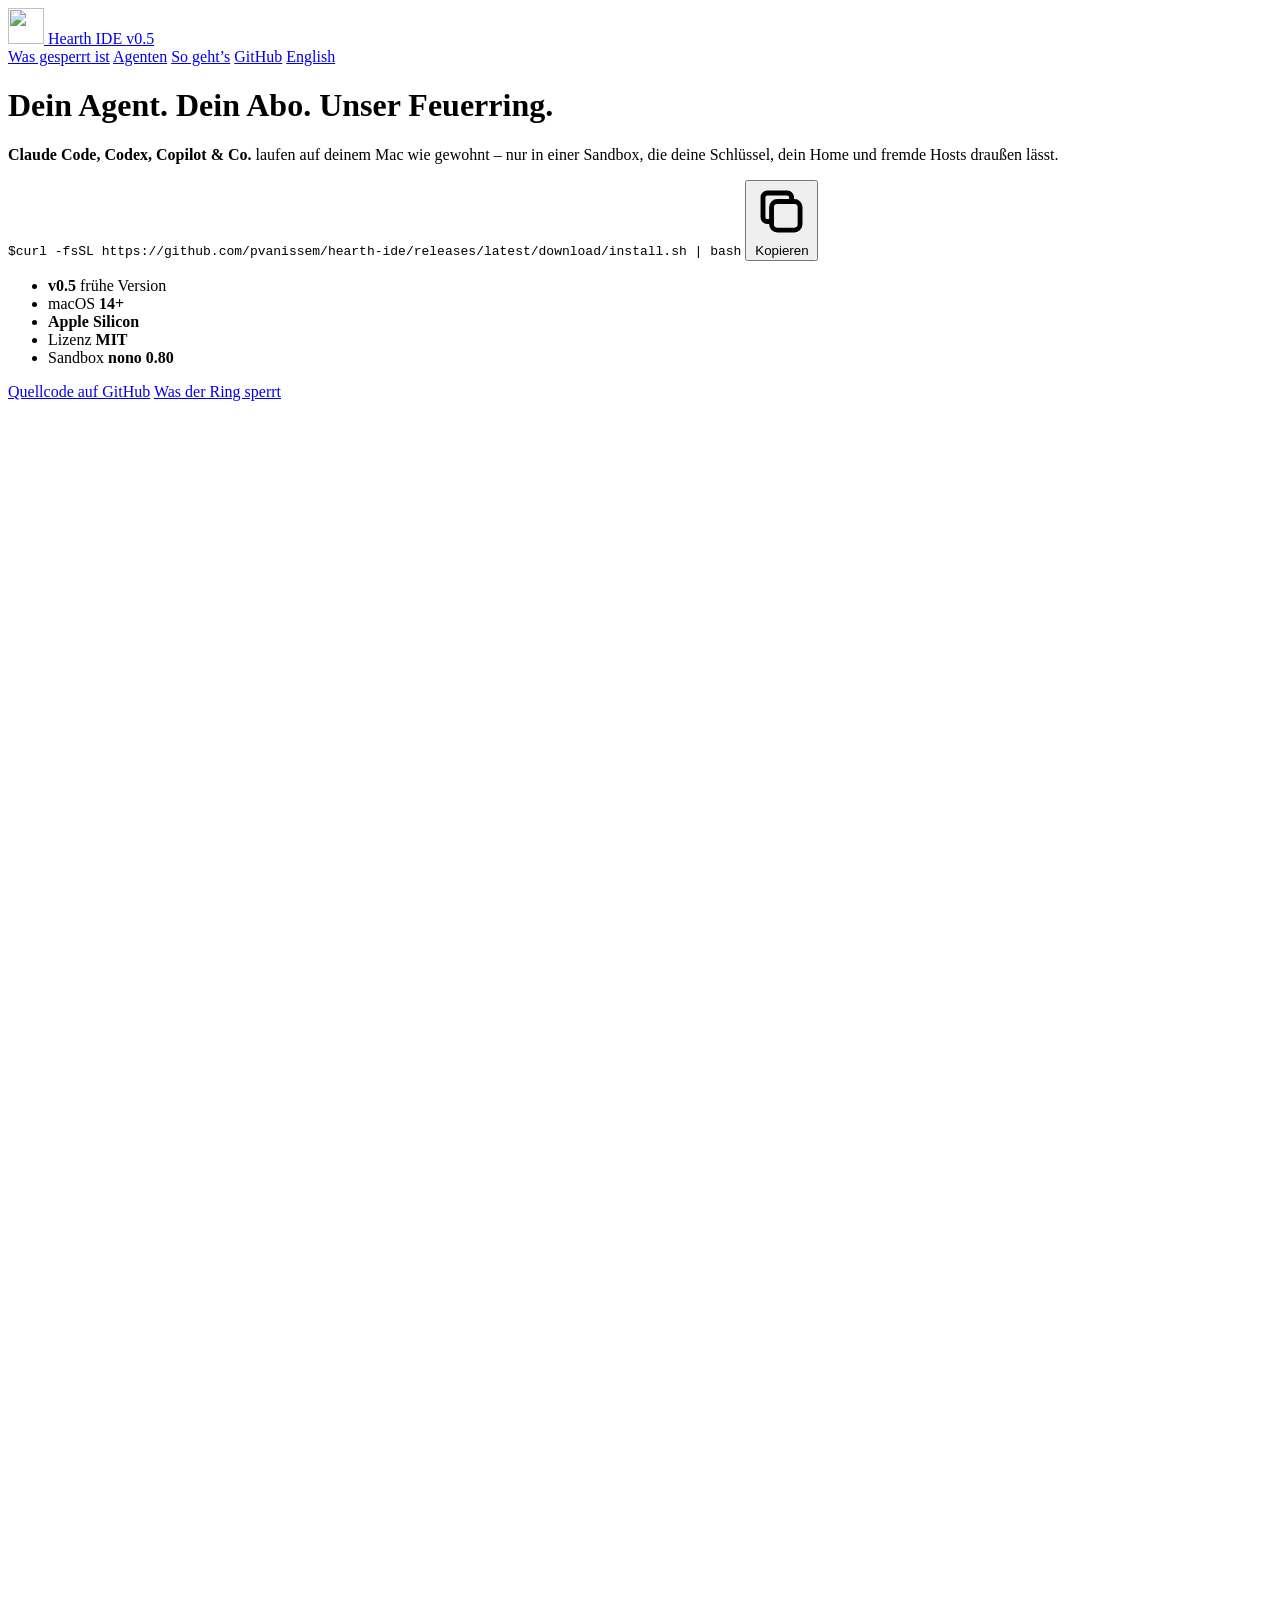
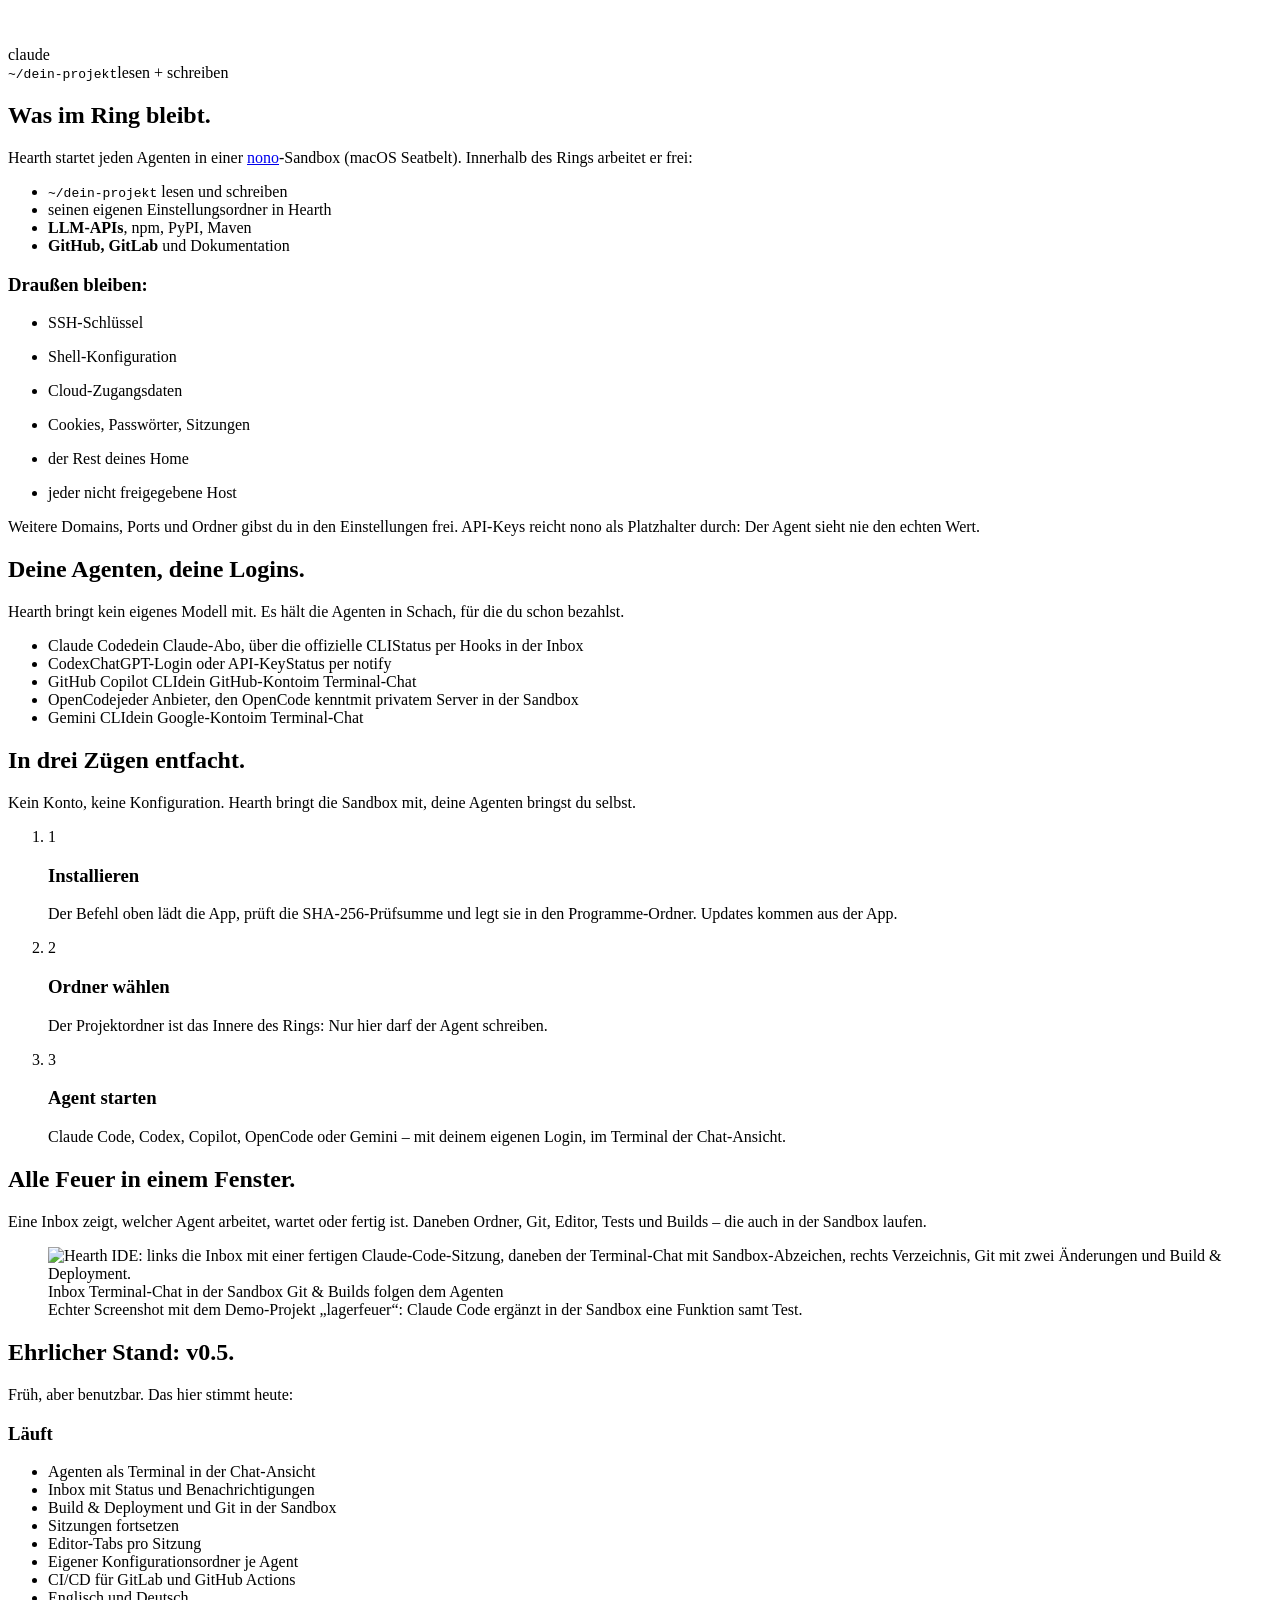
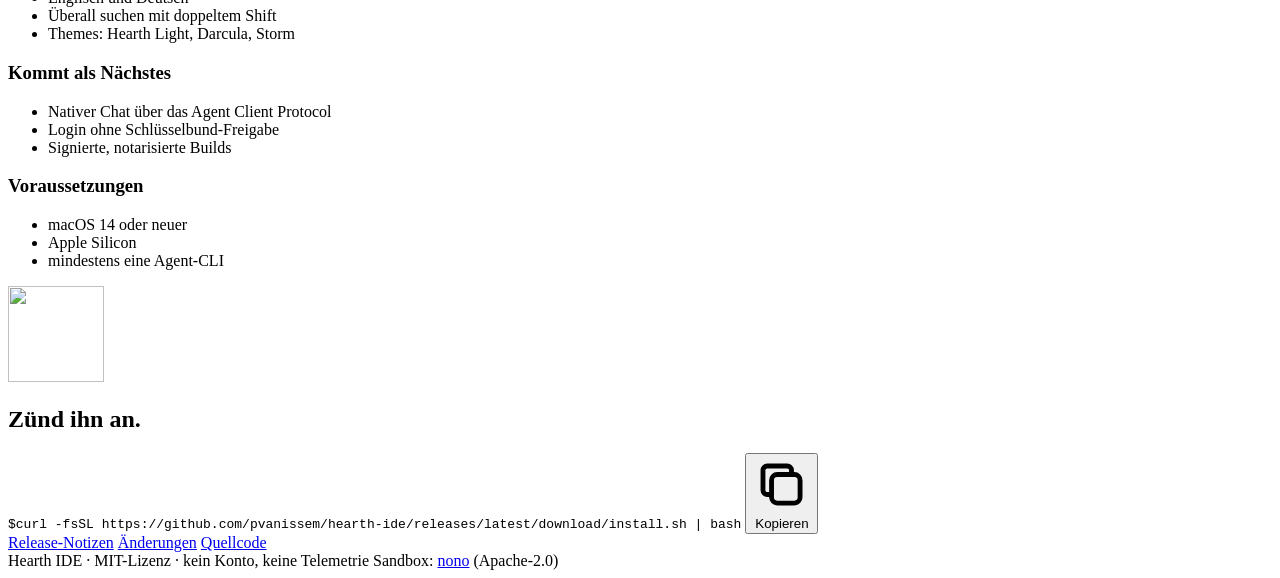
==== site/de/index.html @ be871015 "Landing page: v0.5 Co-Authored-By: Claude Opus 5.5 <noreply@anthropic.com>" ====
<!doctype html>
<html lang="de">
<head>
<meta charset="utf-8">
<meta name="viewport" content="width=device-width, initial-scale=1">
<title>Hearth IDE – Dein Agent. Dein Abo. Unser Feuerring.</title>
<meta name="description" content="Hearth IDE ist eine native macOS-App, die Claude Code, Codex, GitHub Copilot CLI, OpenCode und Gemini CLI in einer nono-Sandbox laufen lässt – mit einer Inbox für alle Sitzungen.">
<meta property="og:title" content="Hearth IDE">
<meta property="og:description" content="Dein Agent. Dein Abo. Unser Feuerring. Jede Agent-CLI in einer Sandbox auf deinem Mac.">
<meta property="og:image" content="https://pvanissem.github.io/hearth-ide/assets/hearth-app.webp">
<meta property="og:locale" content="de_DE">
<meta name="theme-color" content="#0e0a12">
<link rel="canonical" href="https://pvanissem.github.io/hearth-ide/de/">
<link rel="alternate" hreflang="en" href="https://pvanissem.github.io/hearth-ide/">
<link rel="alternate" hreflang="de" href="https://pvanissem.github.io/hearth-ide/de/">
<link rel="alternate" hreflang="x-default" href="https://pvanissem.github.io/hearth-ide/">
<link rel="icon" type="image/png" href="../assets/favicon.png">
<link rel="apple-touch-icon" href="../assets/apple-touch-icon.png">
<link rel="preload" href="../assets/fonts/bricolage-grotesque-latin.woff2" as="font" type="font/woff2" crossorigin>
<link rel="stylesheet" href="../assets/fonts.css">
<link rel="stylesheet" href="../assets/site.css">
</head>
<body>
<div class="wrap">
  <div class="firelight hero-light" aria-hidden="true"></div>
  <header class="top">
    <a class="mark" href="./" aria-label="Hearth IDE – Startseite">
      <img src="../assets/hearth-icon.webp" alt="" width="36" height="36">
      Hearth IDE <span class="version">v0.5</span>
    </a>
    <nav aria-label="Seitenbereiche">
      <a href="#ring">Was gesperrt ist</a>
      <a href="#agenten">Agenten</a>
      <a href="#so-gehts">So geht’s</a>
      <a class="gh" href="https://github.com/pvanissem/hearth-ide">GitHub</a>
      <a class="lang" href="../" hreflang="en" lang="en">English</a>
    </nav>
  </header>

  <main>
    <div class="hero">
      <div class="pitch">
        <h1>Dein Agent. Dein Abo. <span class="lit">Unser Feuerring.</span></h1>
        <p class="lede"><strong>Claude Code, Codex, Copilot &amp; Co.</strong> laufen auf deinem Mac wie gewohnt – nur in einer Sandbox, die deine Schlüssel, dein Home und fremde Hosts draußen lässt.</p>

        <div class="install" data-install>
          <code><span class="prompt">$</span><span data-cmd>curl -fsSL https://<wbr>github.com/<wbr>pvanissem/<wbr>hearth-ide/<wbr>releases/<wbr>latest/<wbr>download/<wbr>install.sh <wbr>| bash</span></code>
          <button class="copy" type="button" data-copy aria-label="Installationsbefehl kopieren">
            <svg viewBox="0 0 20 20" fill="none" stroke="currentColor" stroke-width="1.7" aria-hidden="true"><rect x="6.5" y="6.5" width="10" height="10" rx="2"/><path d="M13.5 6.5V5a1.5 1.5 0 0 0-1.5-1.5H5A1.5 1.5 0 0 0 3.5 5v7A1.5 1.5 0 0 0 5 13.5h1.5"/></svg>
            <span class="copy-text">Kopieren</span>
          </button>
          <span class="copy-status" role="status" aria-live="polite"></span>
        </div>

        <ul class="facts" aria-label="Eckdaten">
          <li><b>v0.5</b> frühe Version</li>
          <li>macOS <b>14+</b></li>
          <li><b>Apple Silicon</b></li>
          <li>Lizenz <b>MIT</b></li>
          <li>Sandbox <b>nono 0.80</b></li>
        </ul>

        <div class="pitch-links">
          <a href="https://github.com/pvanissem/hearth-ide">Quellcode auf GitHub</a>
          <a href="#ring">Was der Ring sperrt</a>
        </div>
      </div>

      <div class="ring" data-ring aria-label="Ein Steinring aus Sandbox-Regeln um das Feuer des Agenten. Jeder Stein ist eine Sperre.">
        <canvas data-fire aria-hidden="true"></canvas>
        <svg class="stones" data-stones viewBox="0 0 1000 860" role="list"></svg>
        <div class="agent-name" data-agent aria-hidden="true">claude</div>
        <div class="inside-label"><code>~/dein-projekt</code><span>lesen + schreiben</span></div>
        <div class="rule-tip" data-tip aria-hidden="true"></div>
      </div>
    </div>

    <section id="ring" aria-labelledby="ring-h">
      <div class="ember-light" style="left:-18rem;top:2rem" aria-hidden="true"></div>
      <h2 id="ring-h">Was im Ring bleibt.</h2>
      <p class="section-lede">Hearth startet jeden Agenten in einer <a href="https://nono.sh">nono</a>-Sandbox (macOS Seatbelt). Innerhalb des Rings arbeitet er frei:</p>
      <ul class="inside">
        <li><code>~/dein-projekt</code> lesen und schreiben</li>
        <li>seinen eigenen Einstellungsordner in Hearth</li>
        <li><strong>LLM-APIs</strong>, npm, PyPI, Maven</li>
        <li><strong>GitHub, GitLab</strong> und Dokumentation</li>
      </ul>
      <h3 class="outside-title">Draußen bleiben:</h3>
      <ul class="arc" data-arc>
        <li style="--lift:1.4" data-stone="~/.ssh"><p>SSH-Schlüssel</p></li>
        <li style="--lift:.5" data-stone="~/.zshrc"><p>Shell-Konfiguration</p></li>
        <li style="--lift:0" data-stone="~/.aws"><p>Cloud-Zugangsdaten</p></li>
        <li style="--lift:0" data-stone="Browserdaten"><p>Cookies, Passwörter, Sitzungen</p></li>
        <li style="--lift:.5" data-stone="~/Documents"><p>der Rest deines Home</p></li>
        <li style="--lift:1.4" data-stone="example.com"><p>jeder nicht freigegebene Host</p></li>
      </ul>
      <p class="side-note">Weitere Domains, Ports und Ordner gibst du in den Einstellungen frei. API-Keys reicht nono als Platzhalter durch: Der Agent sieht nie den echten Wert.</p>
    </section>

    <section id="agenten" aria-labelledby="agenten-h">
      <h2 id="agenten-h">Deine Agenten, deine Logins.</h2>
      <p class="section-lede">Hearth bringt kein eigenes Modell mit. Es hält die Agenten in Schach, für die du schon bezahlst.</p>
      <ul class="roster">
        <li><span class="who">Claude Code</span><span class="login">dein Claude-Abo, über die offizielle CLI</span><span class="how">Status per Hooks in der Inbox</span></li>
        <li><span class="who">Codex</span><span class="login">ChatGPT-Login oder API-Key</span><span class="how">Status per notify</span></li>
        <li><span class="who">GitHub Copilot CLI</span><span class="login">dein GitHub-Konto</span><span class="how">im Terminal-Chat</span></li>
        <li><span class="who">OpenCode</span><span class="login">jeder Anbieter, den OpenCode kennt</span><span class="how">mit privatem Server in der Sandbox</span></li>
        <li><span class="who">Gemini CLI</span><span class="login">dein Google-Konto</span><span class="how">im Terminal-Chat</span></li>
      </ul>
    </section>

    <section id="so-gehts" aria-labelledby="so-gehts-h">
      <div class="ember-light" style="right:-16rem;top:6rem" aria-hidden="true"></div>
      <h2 id="so-gehts-h">In drei Zügen entfacht.</h2>
      <p class="section-lede">Kein Konto, keine Konfiguration. Hearth bringt die Sandbox mit, deine Agenten bringst du selbst.</p>
      <ol class="strokes" data-strokes>
        <li><span class="n" aria-hidden="true">1</span><h3>Installieren</h3><p>Der Befehl oben lädt die App, prüft die SHA-256-Prüfsumme und legt sie in den Programme-Ordner. Updates kommen aus der App.</p></li>
        <li><span class="n" aria-hidden="true">2</span><h3>Ordner wählen</h3><p>Der Projektordner ist das Innere des Rings: Nur hier darf der Agent schreiben.</p></li>
        <li><span class="n" aria-hidden="true">3</span><h3>Agent starten</h3><p>Claude Code, Codex, Copilot, OpenCode oder Gemini – mit deinem eigenen Login, im Terminal der Chat-Ansicht.</p></li>
      </ol>
    </section>

    <section aria-labelledby="app-h">
      <h2 id="app-h">Alle Feuer in einem Fenster.</h2>
      <p class="section-lede">Eine Inbox zeigt, welcher Agent arbeitet, wartet oder fertig ist. Daneben Ordner, Git, Editor, Tests und Builds – die auch in der Sandbox laufen.</p>
      <figure class="shot">
        <div class="shot-frame">
          <picture>
            <source media="(max-width: 560px)" srcset="../assets/hearth-app-phone.webp" width="1000" height="1106">
            <img src="../assets/hearth-app.webp" width="2400" height="1326" loading="lazy" decoding="async"
                 alt="Hearth IDE: links die Inbox mit einer fertigen Claude-Code-Sitzung, daneben der Terminal-Chat mit Sandbox-Abzeichen, rechts Verzeichnis, Git mit zwei Änderungen und Build &amp; Deployment.">
          </picture>
          <span class="pin inbox">Inbox</span>
          <span class="pin chat">Terminal-Chat<span class="long"> in der Sandbox</span></span>
          <span class="pin inspector">Git &amp; Builds folgen dem Agenten</span>
        </div>
        <figcaption>Echter Screenshot mit dem Demo-Projekt „lagerfeuer“: Claude Code ergänzt in der Sandbox eine Funktion samt Test.</figcaption>
      </figure>
    </section>

    <section aria-labelledby="stand-h">
      <h2 id="stand-h">Ehrlicher Stand: v0.5.</h2>
      <p class="section-lede">Früh, aber benutzbar. Das hier stimmt heute:</p>
      <div class="status">
        <div>
          <h3>Läuft</h3>
          <ul>
            <li>Agenten als Terminal in der Chat-Ansicht</li>
            <li>Inbox mit Status und Benachrichtigungen</li>
            <li>Build &amp; Deployment und Git in der Sandbox</li>
            <li>Sitzungen fortsetzen</li>
            <li>Editor-Tabs pro Sitzung</li>
            <li>Eigener Konfigurationsordner je Agent</li>
            <li>CI/CD für GitLab und GitHub Actions</li>
            <li>Englisch und Deutsch</li>
            <li>Überall suchen mit doppeltem Shift</li>
            <li>Themes: Hearth Light, Darcula, Storm</li>
          </ul>
        </div>
        <div>
          <h3>Kommt als Nächstes</h3>
          <ul>
            <li>Nativer Chat über das Agent Client Protocol</li>
            <li>Login ohne Schlüsselbund-Freigabe</li>
            <li>Signierte, notarisierte Builds</li>
          </ul>
        </div>
        <div>
          <h3>Voraussetzungen</h3>
          <ul>
            <li>macOS 14 oder neuer</li>
            <li>Apple Silicon</li>
            <li>mindestens eine Agent-CLI</li>
          </ul>
        </div>
      </div>
    </section>

    <section class="close" aria-labelledby="close-h">
      <div class="embers"><img src="../assets/hearth-icon.webp" alt="" width="96" height="96" loading="lazy"></div>
      <h2 id="close-h">Zünd ihn an.</h2>
      <div class="install" data-install>
        <code><span class="prompt">$</span><span data-cmd>curl -fsSL https://<wbr>github.com/<wbr>pvanissem/<wbr>hearth-ide/<wbr>releases/<wbr>latest/<wbr>download/<wbr>install.sh <wbr>| bash</span></code>
        <button class="copy" type="button" data-copy aria-label="Installationsbefehl kopieren">
          <svg viewBox="0 0 20 20" fill="none" stroke="currentColor" stroke-width="1.7" aria-hidden="true"><rect x="6.5" y="6.5" width="10" height="10" rx="2"/><path d="M13.5 6.5V5a1.5 1.5 0 0 0-1.5-1.5H5A1.5 1.5 0 0 0 3.5 5v7A1.5 1.5 0 0 0 5 13.5h1.5"/></svg>
          <span class="copy-text">Kopieren</span>
        </button>
        <span class="copy-status" role="status" aria-live="polite"></span>
      </div>
      <div class="pitch-links">
        <a href="https://github.com/pvanissem/hearth-ide/releases/latest">Release-Notizen</a>
        <a href="https://github.com/pvanissem/hearth-ide/blob/main/CHANGELOG.md">Änderungen</a>
        <a href="https://github.com/pvanissem/hearth-ide">Quellcode</a>
      </div>
    </section>
  </main>

  <footer>
    <span>Hearth IDE · MIT-Lizenz · kein Konto, keine Telemetrie</span>
    <span>Sandbox: <a href="https://github.com/nolabs-ai/nono">nono</a> (Apache-2.0)</span>
  </footer>
</div>

<script src="../assets/site.js"></script>
</body>
</html>
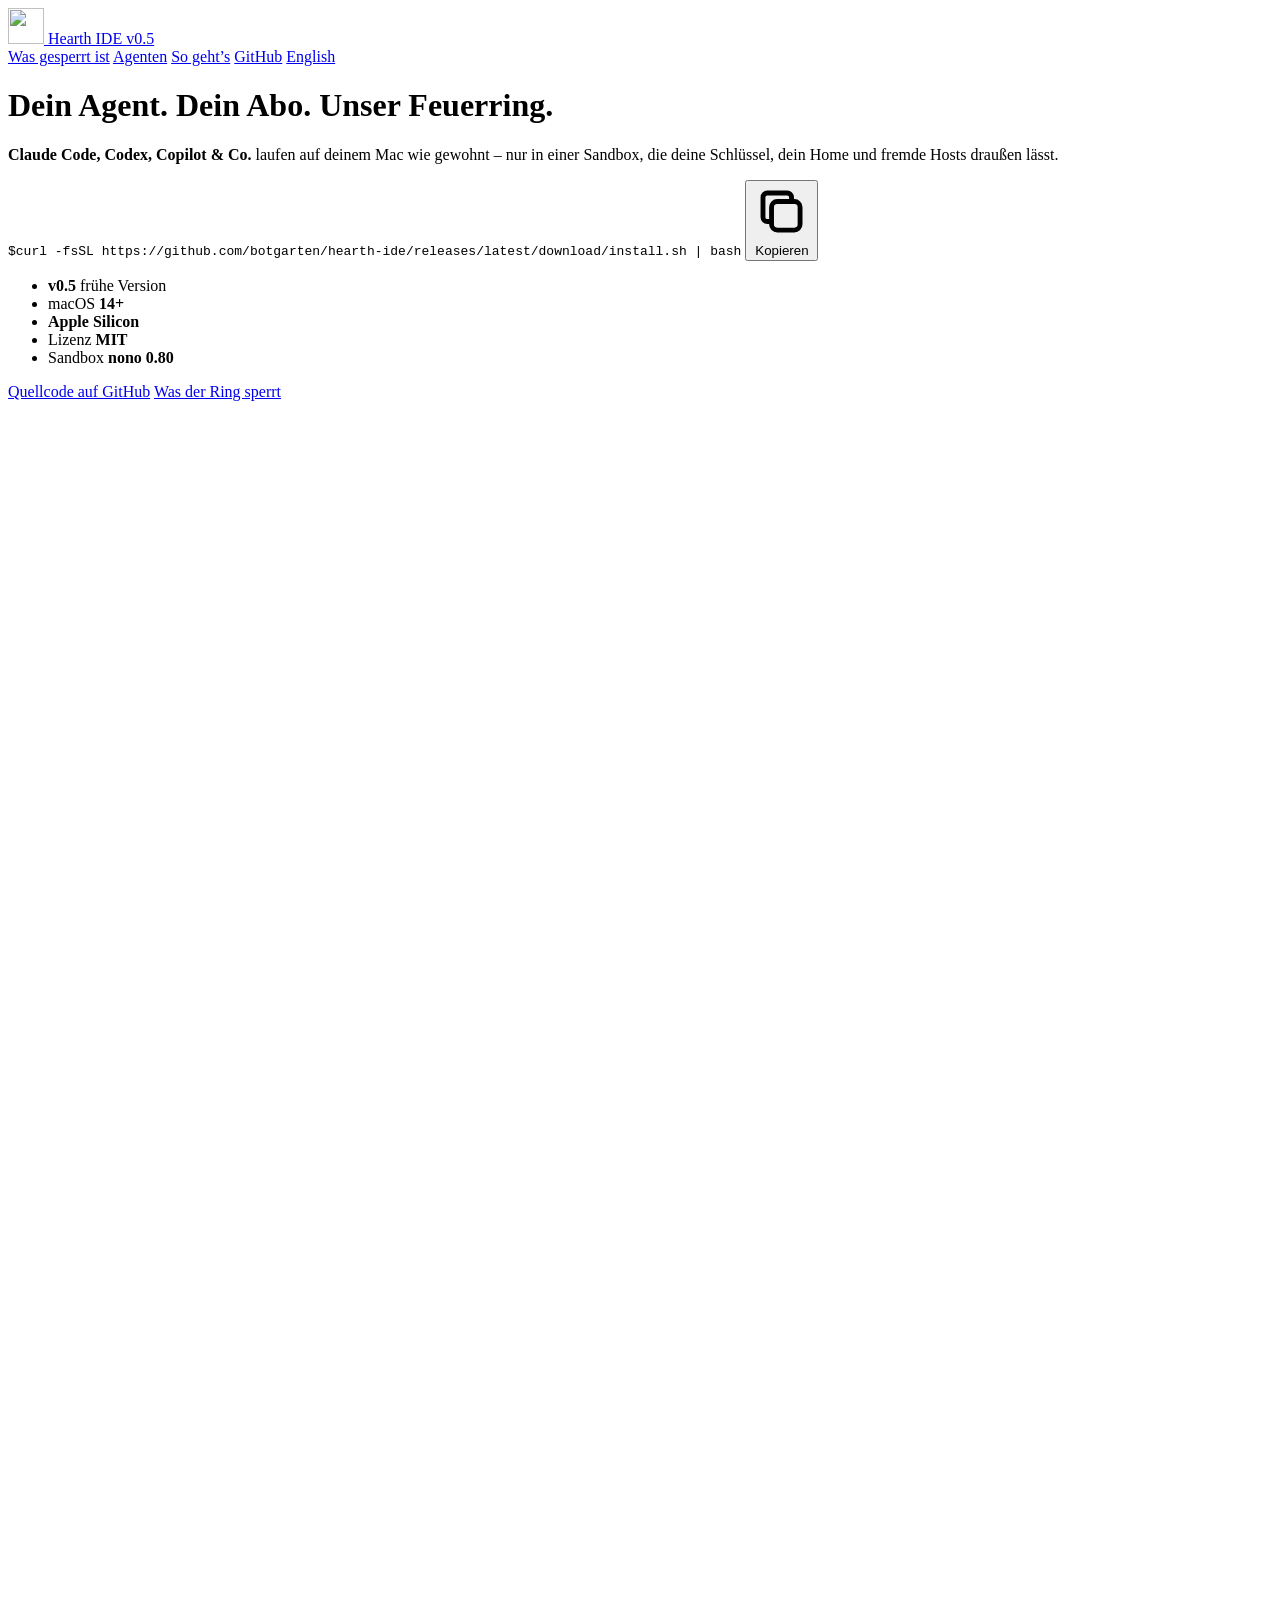
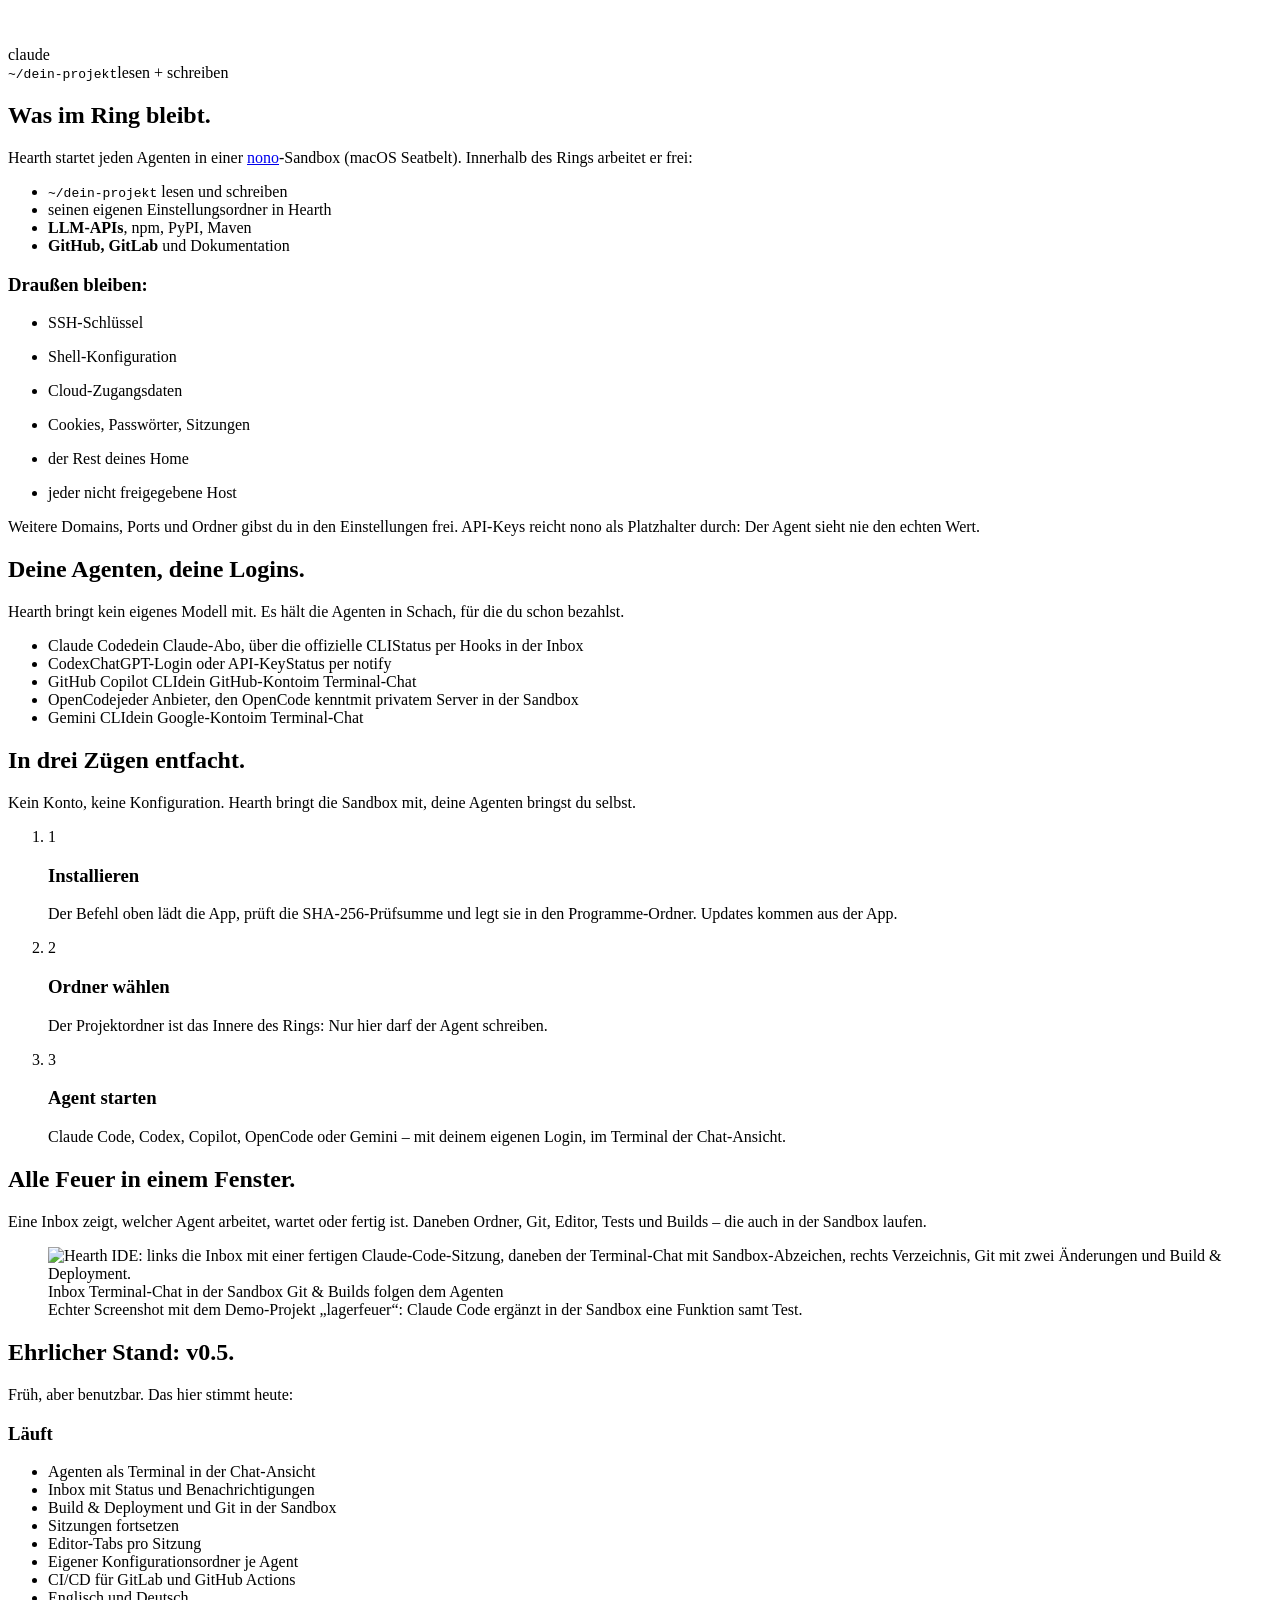
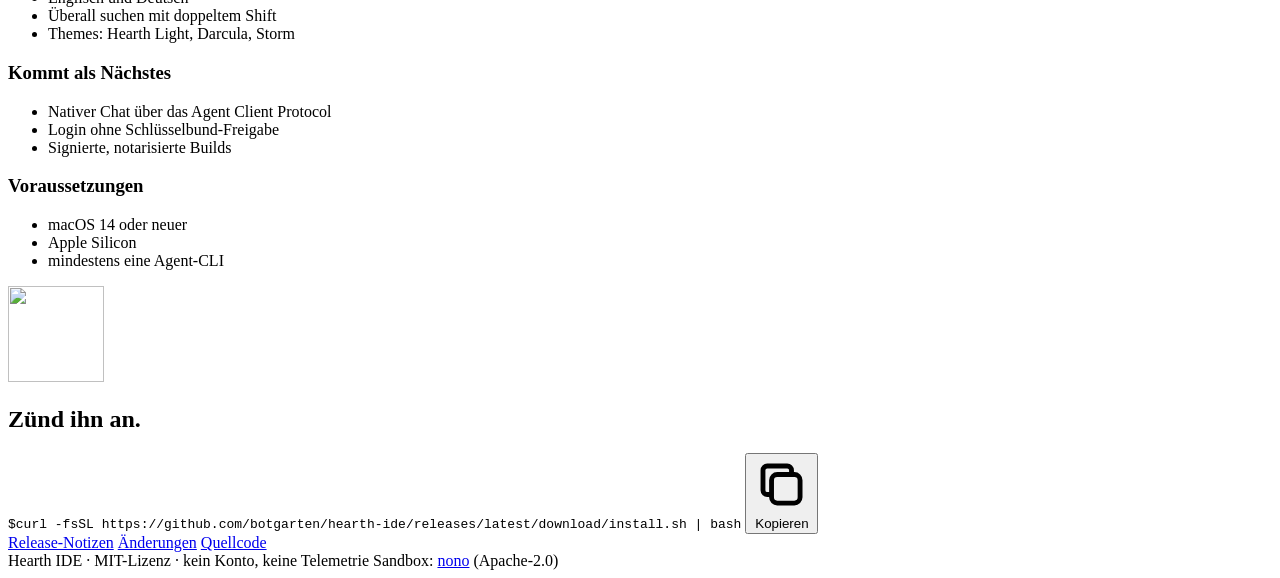
==== commit 0f78e77a: "Landingpage: URLs auf botgarten/hearth-ide umgestellt Co-Authored-By: Claude Sonnet 5.5 <noreply@ant" ====
--- a/site/de/index.html
+++ b/site/de/index.html
@@ -7,13 +7,13 @@
 <meta name="description" content="Hearth IDE ist eine native macOS-App, die Claude Code, Codex, GitHub Copilot CLI, OpenCode und Gemini CLI in einer nono-Sandbox laufen lässt – mit einer Inbox für alle Sitzungen.">
 <meta property="og:title" content="Hearth IDE">
 <meta property="og:description" content="Dein Agent. Dein Abo. Unser Feuerring. Jede Agent-CLI in einer Sandbox auf deinem Mac.">
-<meta property="og:image" content="https://pvanissem.github.io/hearth-ide/assets/hearth-app.webp">
+<meta property="og:image" content="https://botgarten.github.io/hearth-ide/assets/hearth-app.webp">
 <meta property="og:locale" content="de_DE">
 <meta name="theme-color" content="#0e0a12">
-<link rel="canonical" href="https://pvanissem.github.io/hearth-ide/de/">
-<link rel="alternate" hreflang="en" href="https://pvanissem.github.io/hearth-ide/">
-<link rel="alternate" hreflang="de" href="https://pvanissem.github.io/hearth-ide/de/">
-<link rel="alternate" hreflang="x-default" href="https://pvanissem.github.io/hearth-ide/">
+<link rel="canonical" href="https://botgarten.github.io/hearth-ide/de/">
+<link rel="alternate" hreflang="en" href="https://botgarten.github.io/hearth-ide/">
+<link rel="alternate" hreflang="de" href="https://botgarten.github.io/hearth-ide/de/">
+<link rel="alternate" hreflang="x-default" href="https://botgarten.github.io/hearth-ide/">
 <link rel="icon" type="image/png" href="../assets/favicon.png">
 <link rel="apple-touch-icon" href="../assets/apple-touch-icon.png">
 <link rel="preload" href="../assets/fonts/bricolage-grotesque-latin.woff2" as="font" type="font/woff2" crossorigin>
@@ -32,7 +32,7 @@
       <a href="#ring">Was gesperrt ist</a>
       <a href="#agenten">Agenten</a>
       <a href="#so-gehts">So geht’s</a>
-      <a class="gh" href="https://github.com/pvanissem/hearth-ide">GitHub</a>
+      <a class="gh" href="https://github.com/botgarten/hearth-ide">GitHub</a>
       <a class="lang" href="../" hreflang="en" lang="en">English</a>
     </nav>
   </header>
@@ -44,7 +44,7 @@
         <p class="lede"><strong>Claude Code, Codex, Copilot &amp; Co.</strong> laufen auf deinem Mac wie gewohnt – nur in einer Sandbox, die deine Schlüssel, dein Home und fremde Hosts draußen lässt.</p>
 
         <div class="install" data-install>
-          <code><span class="prompt">$</span><span data-cmd>curl -fsSL https://<wbr>github.com/<wbr>pvanissem/<wbr>hearth-ide/<wbr>releases/<wbr>latest/<wbr>download/<wbr>install.sh <wbr>| bash</span></code>
+          <code><span class="prompt">$</span><span data-cmd>curl -fsSL https://<wbr>github.com/<wbr>botgarten/<wbr>hearth-ide/<wbr>releases/<wbr>latest/<wbr>download/<wbr>install.sh <wbr>| bash</span></code>
           <button class="copy" type="button" data-copy aria-label="Installationsbefehl kopieren">
             <svg viewBox="0 0 20 20" fill="none" stroke="currentColor" stroke-width="1.7" aria-hidden="true"><rect x="6.5" y="6.5" width="10" height="10" rx="2"/><path d="M13.5 6.5V5a1.5 1.5 0 0 0-1.5-1.5H5A1.5 1.5 0 0 0 3.5 5v7A1.5 1.5 0 0 0 5 13.5h1.5"/></svg>
             <span class="copy-text">Kopieren</span>
@@ -61,7 +61,7 @@
         </ul>
 
         <div class="pitch-links">
-          <a href="https://github.com/pvanissem/hearth-ide">Quellcode auf GitHub</a>
+          <a href="https://github.com/botgarten/hearth-ide">Quellcode auf GitHub</a>
           <a href="#ring">Was der Ring sperrt</a>
         </div>
       </div>
@@ -180,7 +180,7 @@
       <div class="embers"><img src="../assets/hearth-icon.webp" alt="" width="96" height="96" loading="lazy"></div>
       <h2 id="close-h">Zünd ihn an.</h2>
       <div class="install" data-install>
-        <code><span class="prompt">$</span><span data-cmd>curl -fsSL https://<wbr>github.com/<wbr>pvanissem/<wbr>hearth-ide/<wbr>releases/<wbr>latest/<wbr>download/<wbr>install.sh <wbr>| bash</span></code>
+        <code><span class="prompt">$</span><span data-cmd>curl -fsSL https://<wbr>github.com/<wbr>botgarten/<wbr>hearth-ide/<wbr>releases/<wbr>latest/<wbr>download/<wbr>install.sh <wbr>| bash</span></code>
         <button class="copy" type="button" data-copy aria-label="Installationsbefehl kopieren">
           <svg viewBox="0 0 20 20" fill="none" stroke="currentColor" stroke-width="1.7" aria-hidden="true"><rect x="6.5" y="6.5" width="10" height="10" rx="2"/><path d="M13.5 6.5V5a1.5 1.5 0 0 0-1.5-1.5H5A1.5 1.5 0 0 0 3.5 5v7A1.5 1.5 0 0 0 5 13.5h1.5"/></svg>
           <span class="copy-text">Kopieren</span>
@@ -188,9 +188,9 @@
         <span class="copy-status" role="status" aria-live="polite"></span>
       </div>
       <div class="pitch-links">
-        <a href="https://github.com/pvanissem/hearth-ide/releases/latest">Release-Notizen</a>
-        <a href="https://github.com/pvanissem/hearth-ide/blob/main/CHANGELOG.md">Änderungen</a>
-        <a href="https://github.com/pvanissem/hearth-ide">Quellcode</a>
+        <a href="https://github.com/botgarten/hearth-ide/releases/latest">Release-Notizen</a>
+        <a href="https://github.com/botgarten/hearth-ide/blob/main/CHANGELOG.md">Änderungen</a>
+        <a href="https://github.com/botgarten/hearth-ide">Quellcode</a>
       </div>
     </section>
   </main>
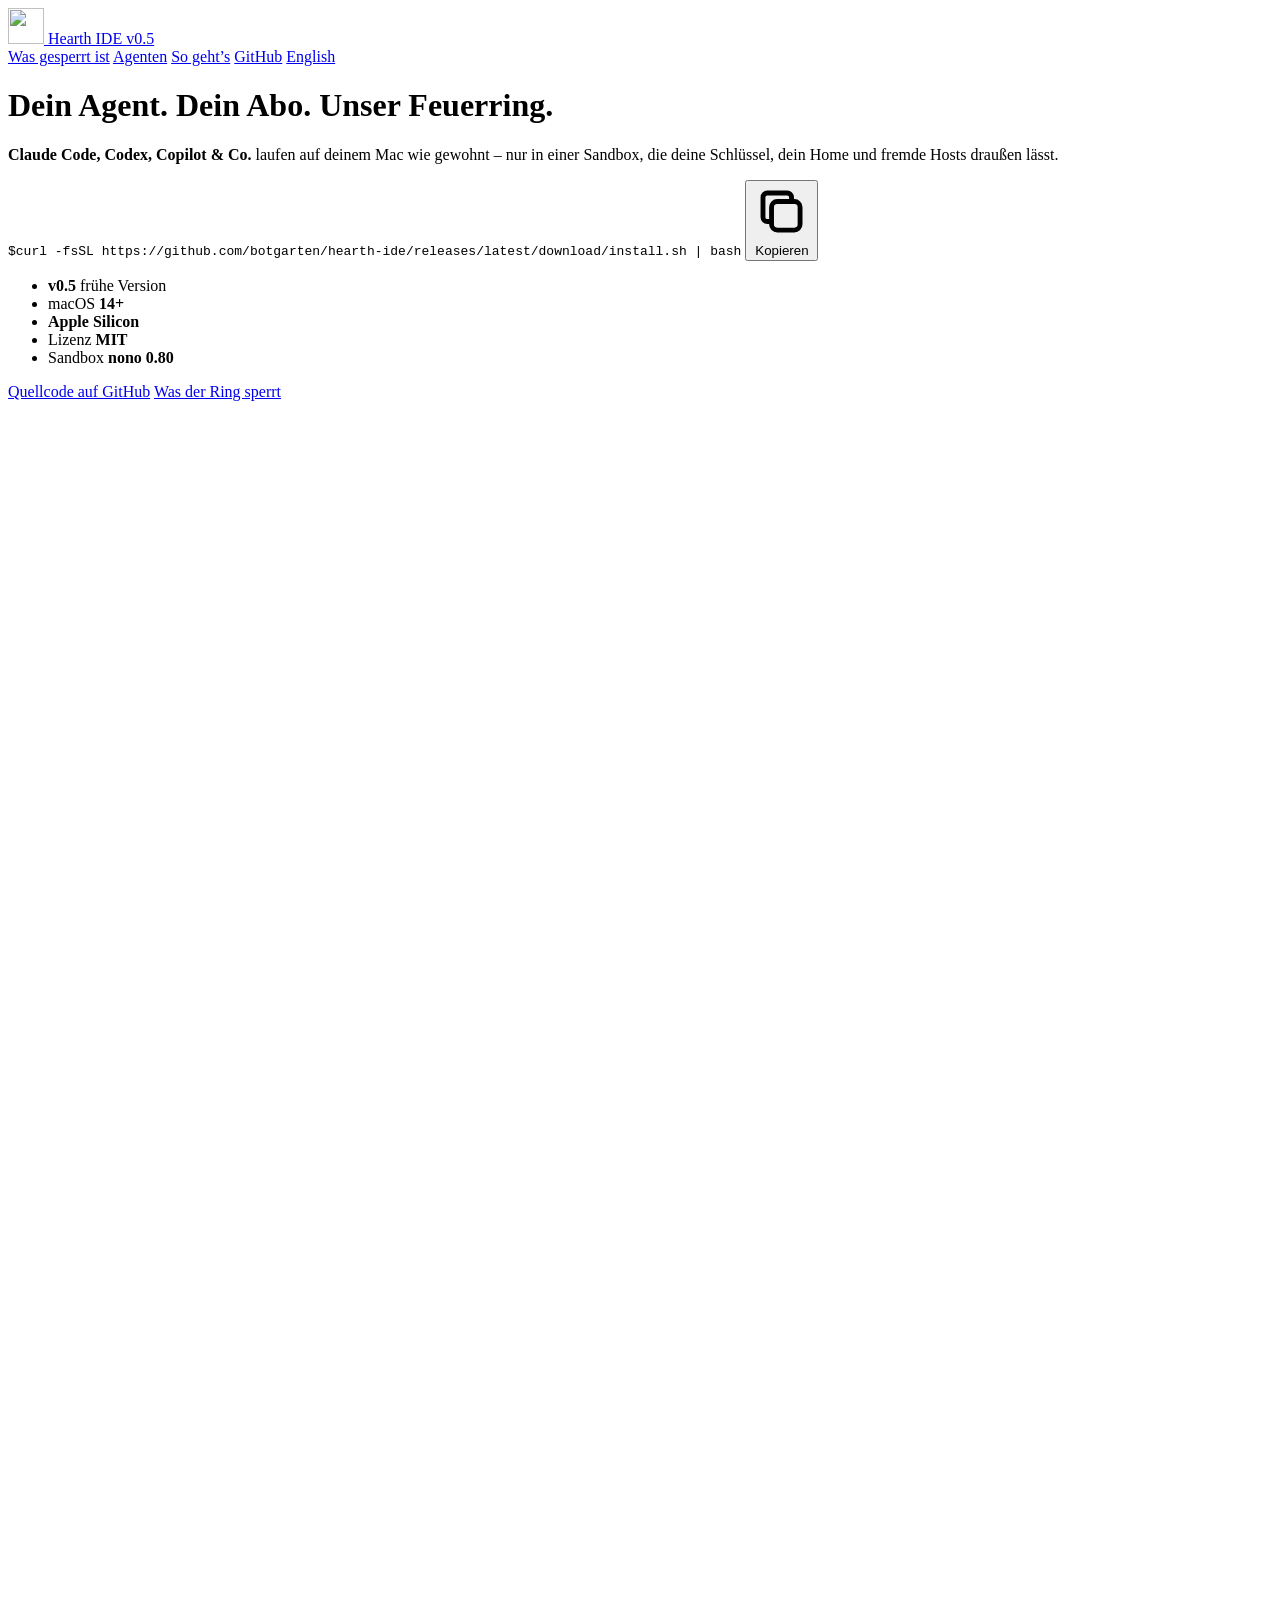
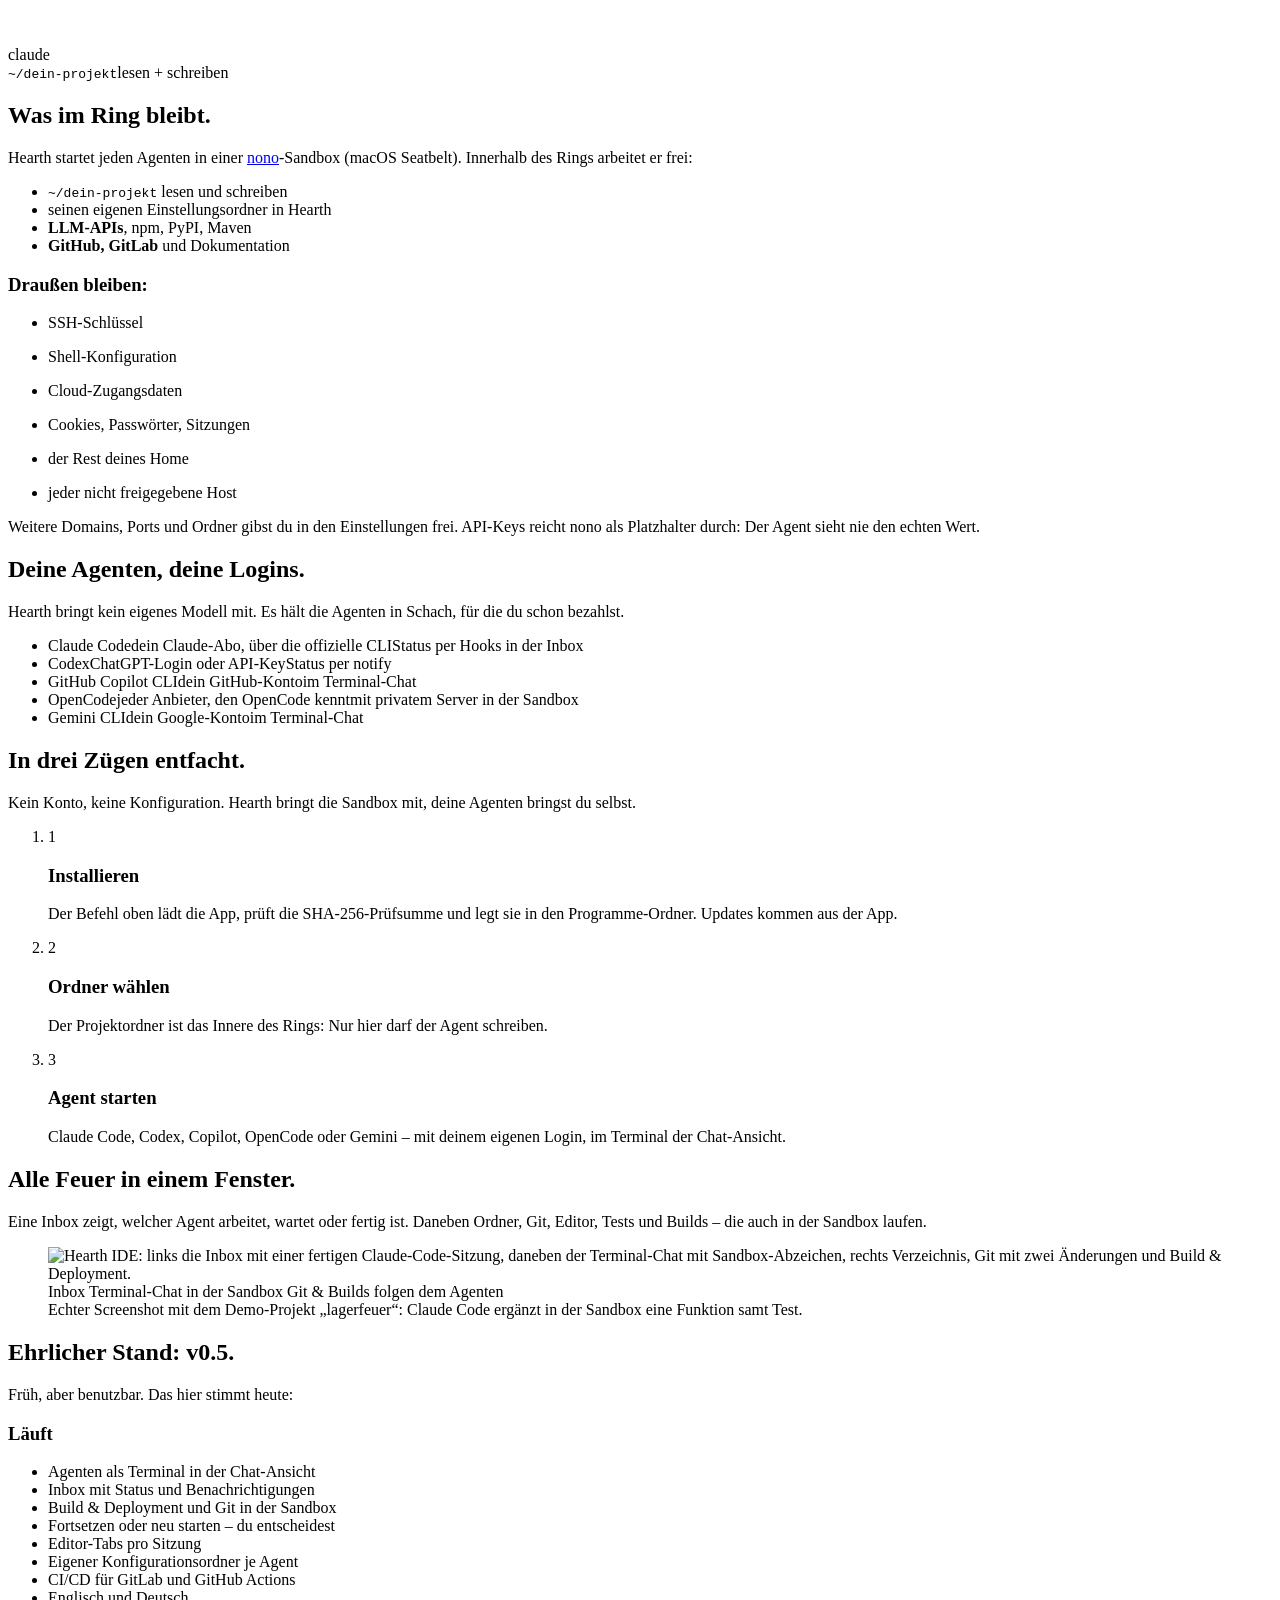
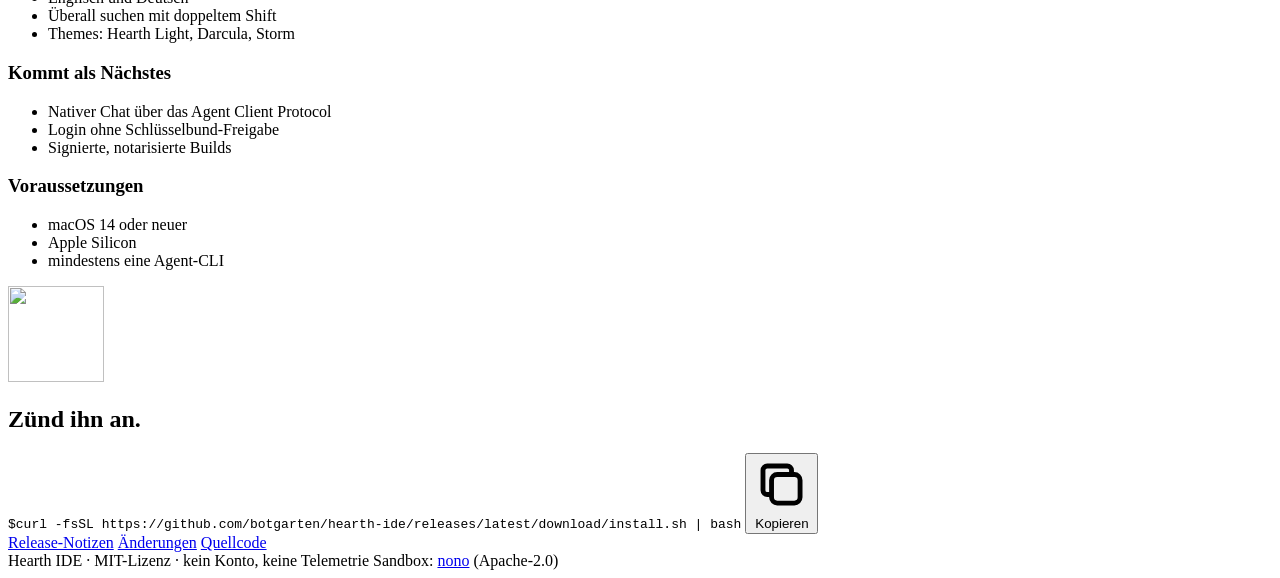
==== commit 58253b06: "Start dialog and welcome screen: choose between a new and an earlier session Co-Authored-By: Claude " ====
--- a/site/de/index.html
+++ b/site/de/index.html
@@ -148,7 +148,7 @@
             <li>Agenten als Terminal in der Chat-Ansicht</li>
             <li>Inbox mit Status und Benachrichtigungen</li>
             <li>Build &amp; Deployment und Git in der Sandbox</li>
-            <li>Sitzungen fortsetzen</li>
+            <li>Fortsetzen oder neu starten – du entscheidest</li>
             <li>Editor-Tabs pro Sitzung</li>
             <li>Eigener Konfigurationsordner je Agent</li>
             <li>CI/CD für GitLab und GitHub Actions</li>
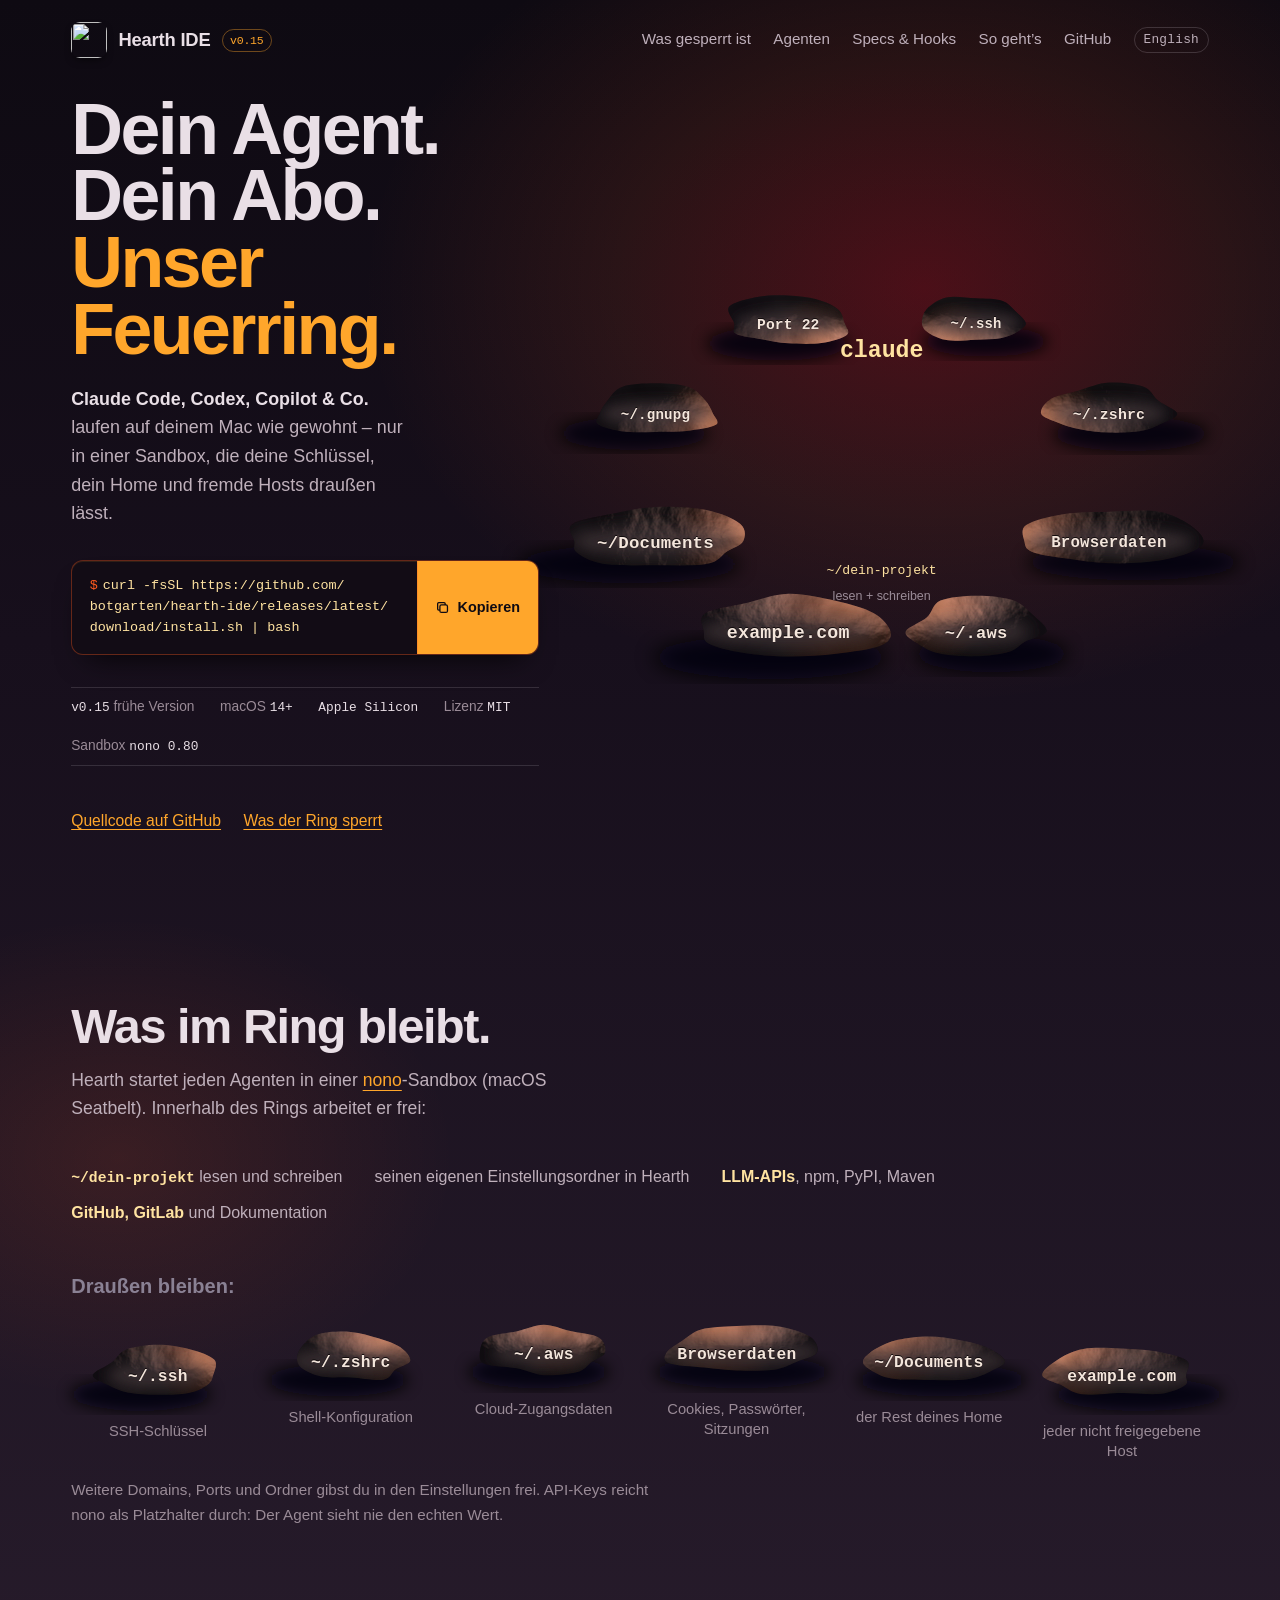
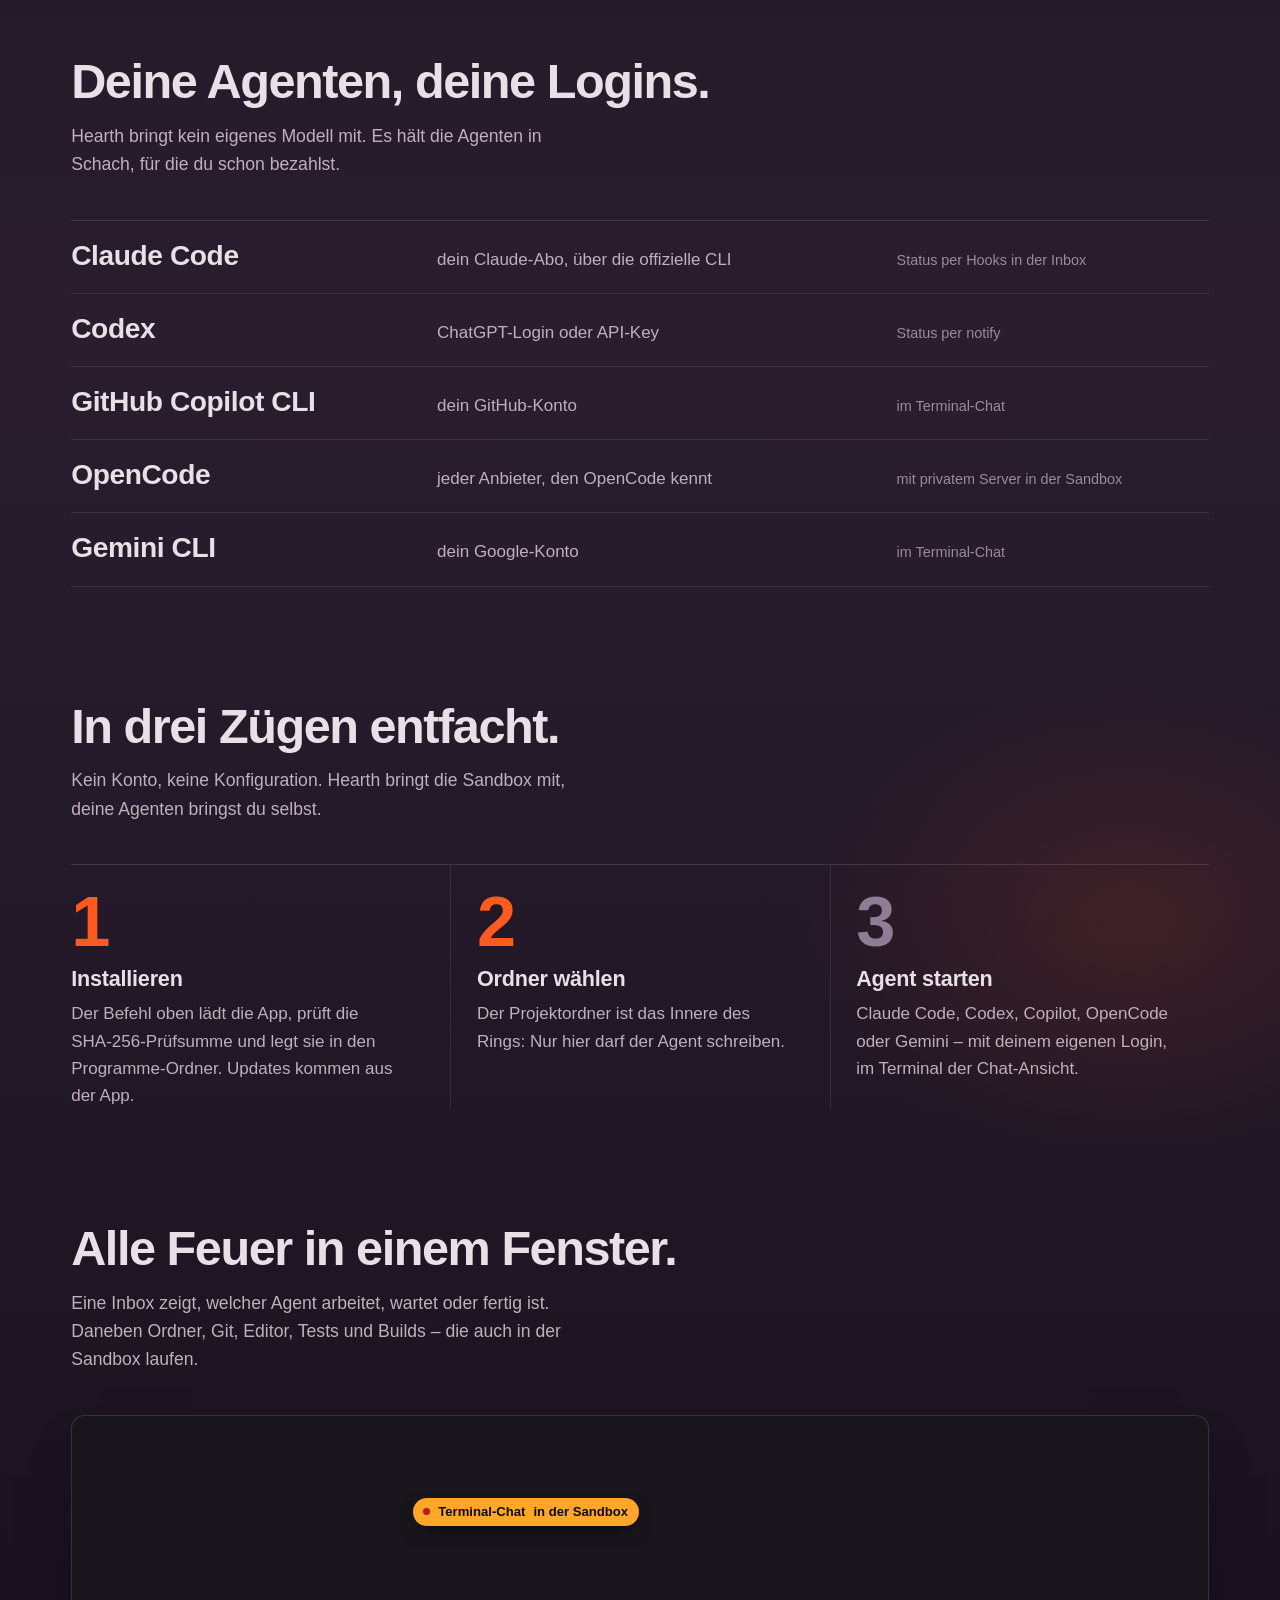
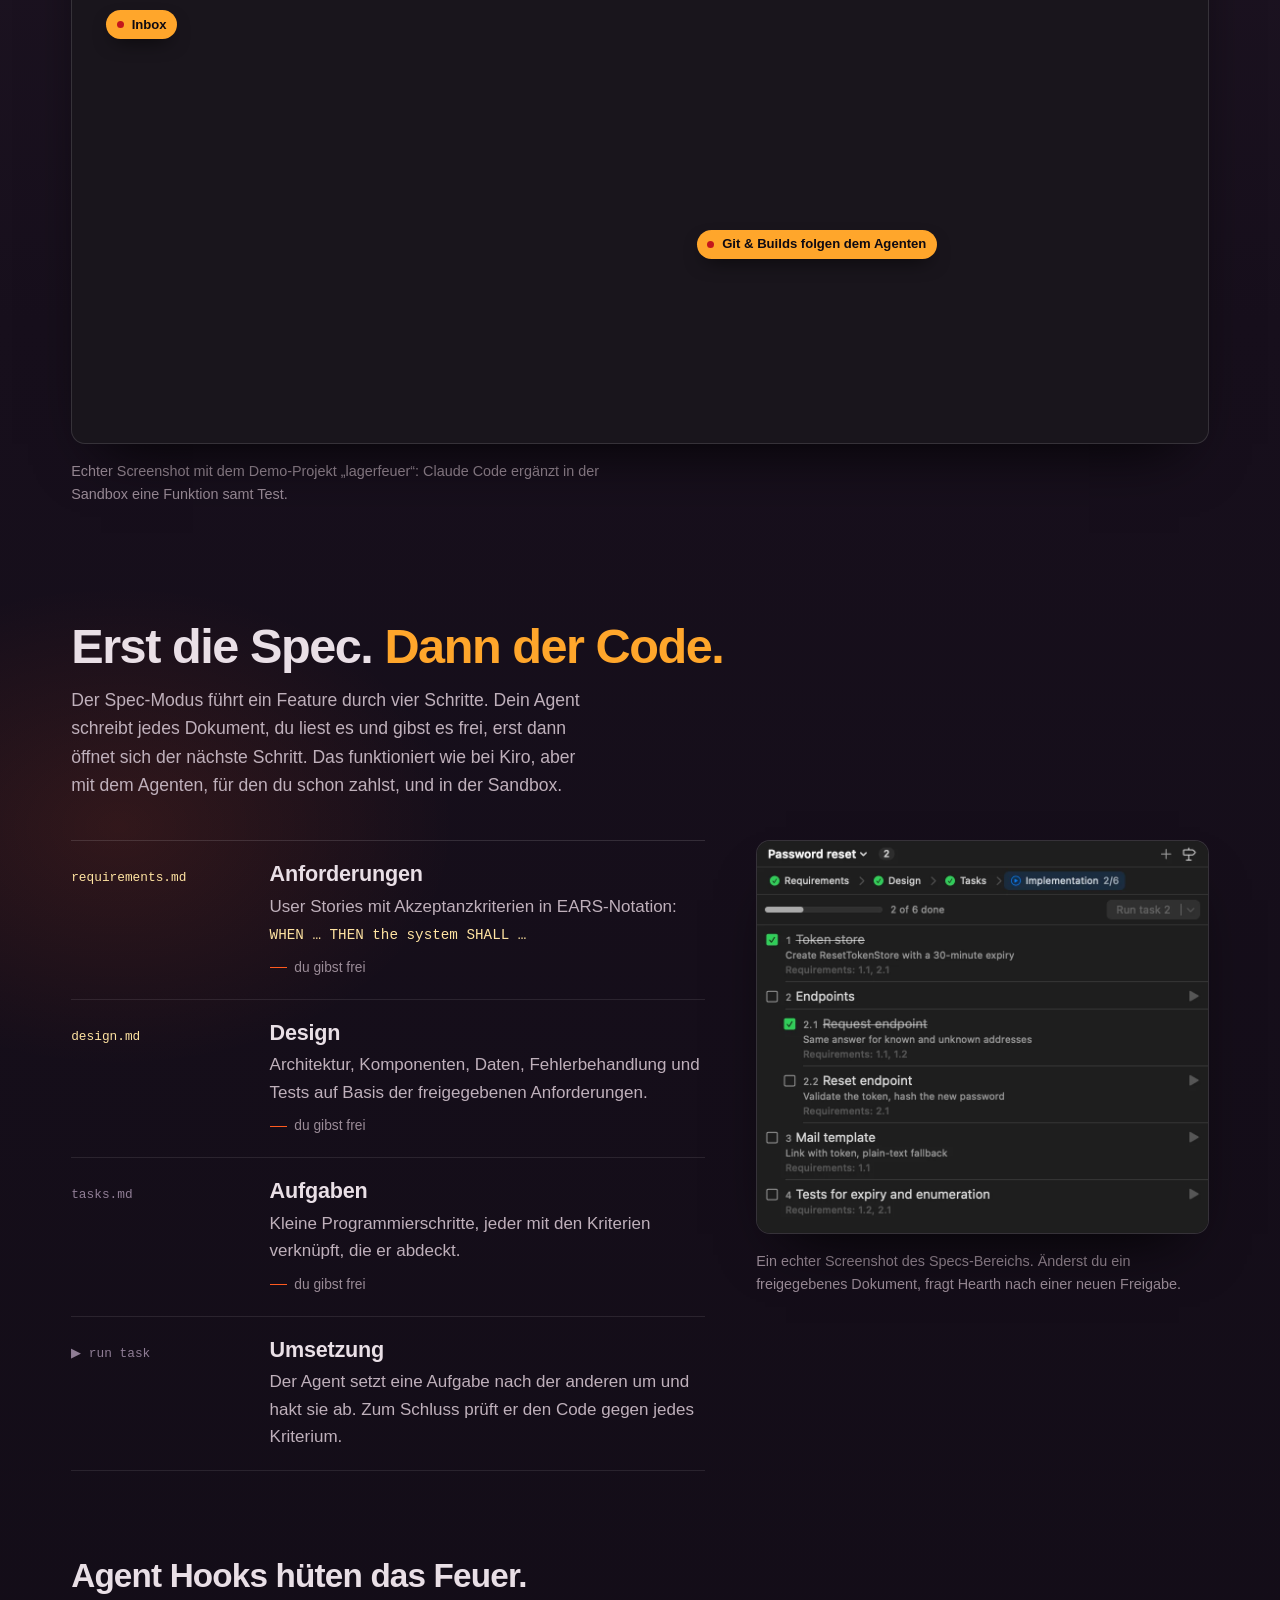
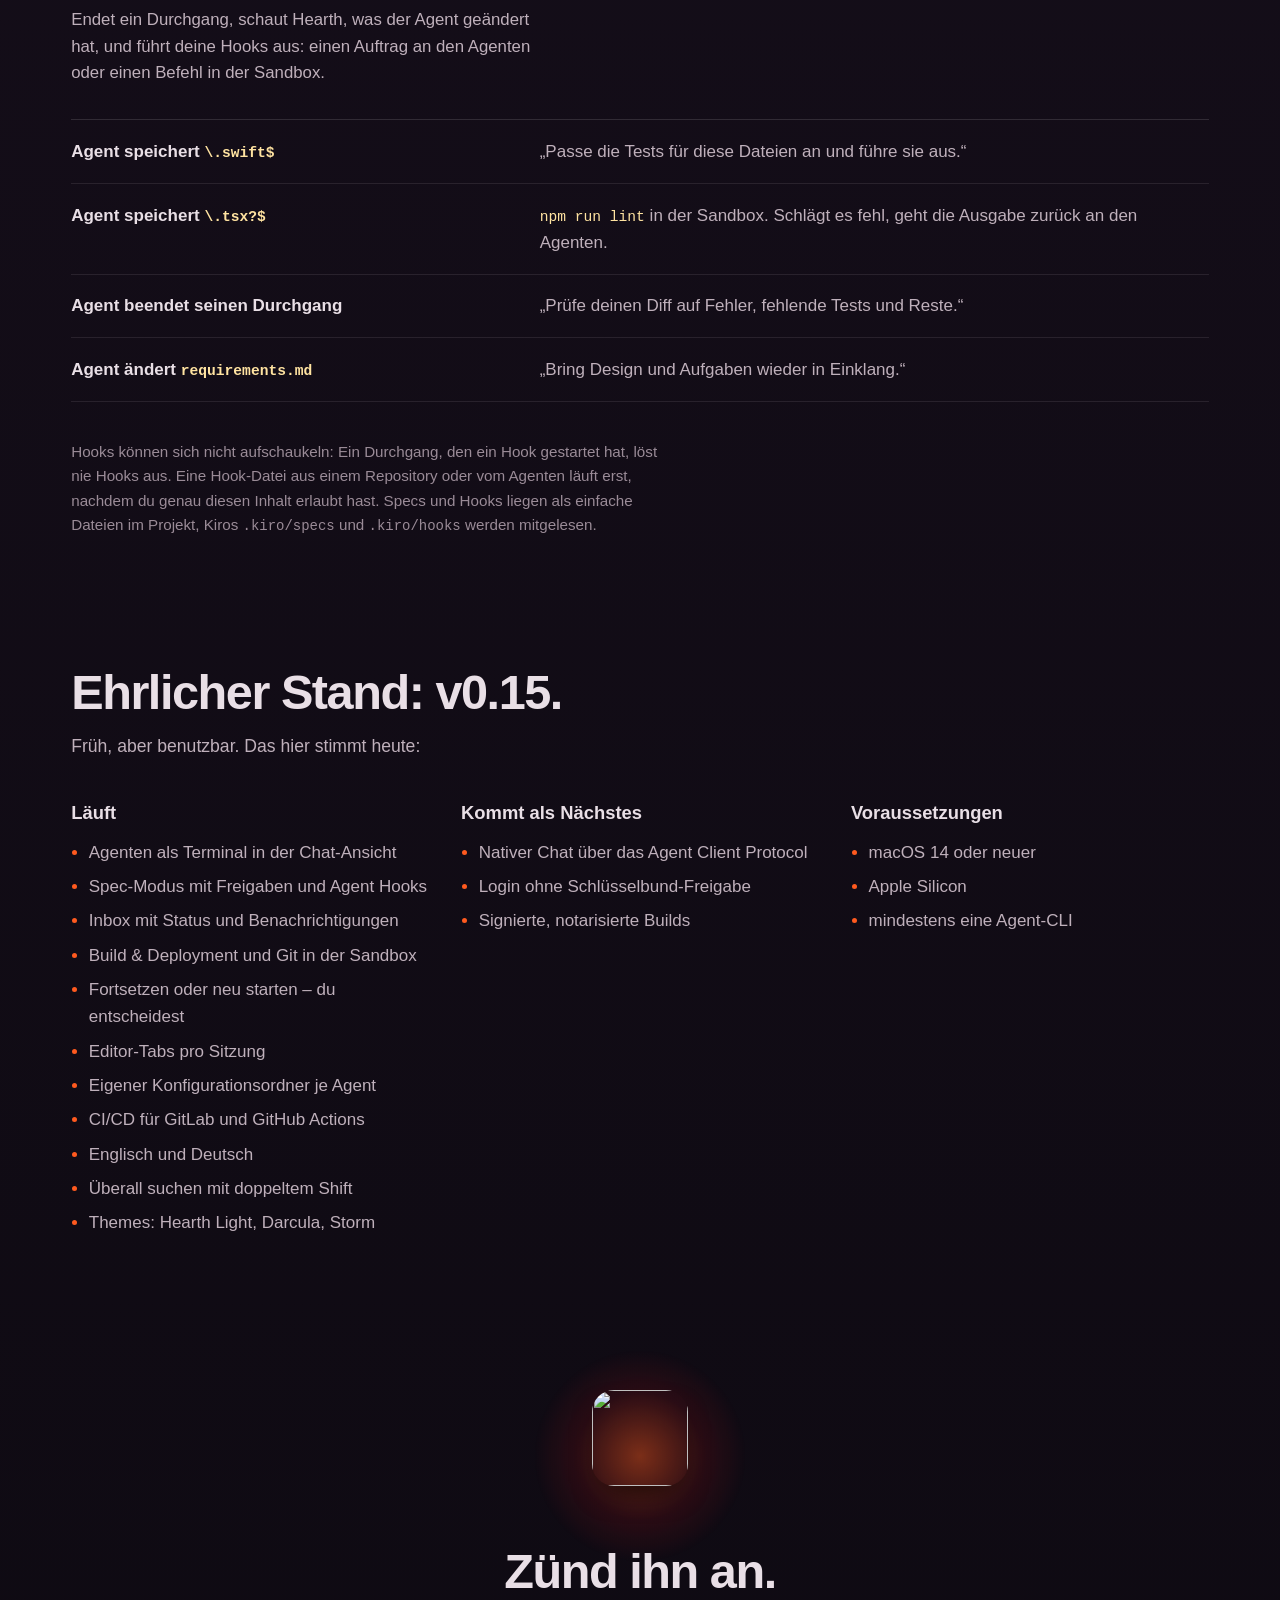
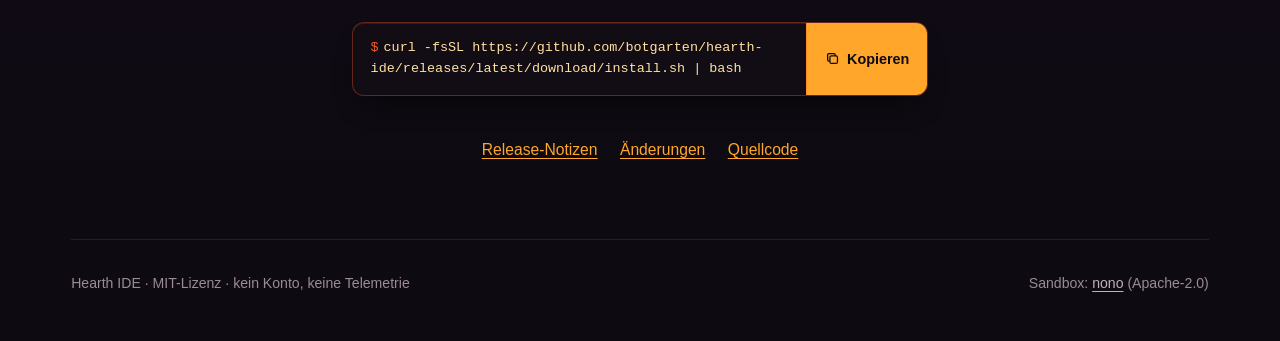
==== commit 29c82c82: "Landingpage: present the spec mode and agent hooks, v0.15 Co-Authored-By: Claude Opus 5.5 <noreply@a" ====
--- a/site/de/index.html
+++ b/site/de/index.html
@@ -26,11 +26,12 @@
   <header class="top">
     <a class="mark" href="./" aria-label="Hearth IDE – Startseite">
       <img src="../assets/hearth-icon.webp" alt="" width="36" height="36">
-      Hearth IDE <span class="version">v0.5</span>
+      Hearth IDE <span class="version">v0.15</span>
     </a>
     <nav aria-label="Seitenbereiche">
       <a href="#ring">Was gesperrt ist</a>
       <a href="#agenten">Agenten</a>
+      <a href="#specs">Specs &amp; Hooks</a>
       <a href="#so-gehts">So geht’s</a>
       <a class="gh" href="https://github.com/botgarten/hearth-ide">GitHub</a>
       <a class="lang" href="../" hreflang="en" lang="en">English</a>
@@ -53,7 +54,7 @@
         </div>
 
         <ul class="facts" aria-label="Eckdaten">
-          <li><b>v0.5</b> frühe Version</li>
+          <li><b>v0.15</b> frühe Version</li>
           <li>macOS <b>14+</b></li>
           <li><b>Apple Silicon</b></li>
           <li>Lizenz <b>MIT</b></li>
@@ -138,14 +139,46 @@
       </figure>
     </section>
 
+    <section id="specs" aria-labelledby="specs-h">
+      <div class="ember-light" style="left:-18rem;top:5rem" aria-hidden="true"></div>
+      <h2 id="specs-h">Erst die Spec. <span class="lit">Dann der Code.</span></h2>
+      <p class="section-lede">Der Spec-Modus führt ein Feature durch vier Schritte. Dein Agent schreibt jedes Dokument, du liest es und gibst es frei, erst dann öffnet sich der nächste Schritt. Das funktioniert wie bei Kiro, aber mit dem Agenten, für den du schon zahlst, und in der Sandbox.</p>
+      <div class="spec">
+        <ol class="phases" data-phases>
+          <li><span class="file">requirements.md</span><div><h3>Anforderungen</h3><p>User Stories mit Akzeptanzkriterien in EARS-Notation: <code>WHEN … THEN the system SHALL …</code></p><span class="gate">du gibst frei</span></div></li>
+          <li><span class="file">design.md</span><div><h3>Design</h3><p>Architektur, Komponenten, Daten, Fehlerbehandlung und Tests auf Basis der freigegebenen Anforderungen.</p><span class="gate">du gibst frei</span></div></li>
+          <li><span class="file">tasks.md</span><div><h3>Aufgaben</h3><p>Kleine Programmierschritte, jeder mit den Kriterien verknüpft, die er abdeckt.</p><span class="gate">du gibst frei</span></div></li>
+          <li><span class="file">▶ run task</span><div><h3>Umsetzung</h3><p>Der Agent setzt eine Aufgabe nach der anderen um und hakt sie ab. Zum Schluss prüft er den Code gegen jedes Kriterium.</p></div></li>
+        </ol>
+        <figure class="shot spec-shot">
+          <div class="shot-frame">
+            <img src="../assets/hearth-specs.webp" width="920" height="800" loading="lazy" decoding="async"
+                 alt="Der Bereich Specs: Anforderungen, Design und Aufgaben freigegeben, die Umsetzung bei 2 von 6 Aufgaben, jede mit ihren Anforderungen und einem Startknopf.">
+          </div>
+          <figcaption>Ein echter Screenshot des Specs-Bereichs. Änderst du ein freigegebenes Dokument, fragt Hearth nach einer neuen Freigabe.</figcaption>
+        </figure>
+      </div>
+
+      <h3 class="hooks-title">Agent Hooks hüten das Feuer.</h3>
+      <p class="hooks-lede">Endet ein Durchgang, schaut Hearth, was der Agent geändert hat, und führt deine Hooks aus: einen Auftrag an den Agenten oder einen Befehl in der Sandbox.</p>
+      <ul class="hooks">
+        <li><span class="when">Agent speichert <code>\.swift$</code></span><span class="then">„Passe die Tests für diese Dateien an und führe sie aus.“</span></li>
+        <li><span class="when">Agent speichert <code>\.tsx?$</code></span><span class="then"><code>npm run lint</code> in der Sandbox. Schlägt es fehl, geht die Ausgabe zurück an den Agenten.</span></li>
+        <li><span class="when">Agent beendet seinen Durchgang</span><span class="then">„Prüfe deinen Diff auf Fehler, fehlende Tests und Reste.“</span></li>
+        <li><span class="when">Agent ändert <code>requirements.md</code></span><span class="then">„Bring Design und Aufgaben wieder in Einklang.“</span></li>
+      </ul>
+      <p class="side-note">Hooks können sich nicht aufschaukeln: Ein Durchgang, den ein Hook gestartet hat, löst nie Hooks aus. Eine Hook-Datei aus einem Repository oder vom Agenten läuft erst, nachdem du genau diesen Inhalt erlaubt hast. Specs und Hooks liegen als einfache Dateien im Projekt, Kiros <code>.kiro/specs</code> und <code>.kiro/hooks</code> werden mitgelesen.</p>
+    </section>
+
     <section aria-labelledby="stand-h">
-      <h2 id="stand-h">Ehrlicher Stand: v0.5.</h2>
+      <h2 id="stand-h">Ehrlicher Stand: v0.15.</h2>
       <p class="section-lede">Früh, aber benutzbar. Das hier stimmt heute:</p>
       <div class="status">
         <div>
           <h3>Läuft</h3>
           <ul>
             <li>Agenten als Terminal in der Chat-Ansicht</li>
+            <li>Spec-Modus mit Freigaben und Agent Hooks</li>
             <li>Inbox mit Status und Benachrichtigungen</li>
             <li>Build &amp; Deployment und Git in der Sandbox</li>
             <li>Fortsetzen oder neu starten – du entscheidest</li>
--- a/site/assets/site.css
+++ b/site/assets/site.css
@@ -0,0 +1,228 @@
+:root {
+  --night: #0e0a12;
+  --night-2: #170f1c;
+  --plum: #2a1e2e;
+  --crimson: #c4161c;
+  --ember: #ff5a1f;
+  --flame: #ffa62b;
+  --core: #ffe3a1;
+  --ash: #e9dfe6;
+  --ash-2: #bfb0bb;
+  --ash-3: #9a8b97;
+  --cold: #8a8194;
+  --flicker: 1;
+  --display: "Bricolage Grotesque", "Avenir Next", sans-serif;
+  --body: "Hanken Grotesk", "Avenir Next", sans-serif;
+  --mono: "Azeret Mono", ui-monospace, "SF Mono", monospace;
+  --gutter: clamp(1rem, 4vw, 3.5rem);
+  --ease: cubic-bezier(.16, 1, .3, 1);
+}
+* { box-sizing: border-box; }
+html { background: var(--night); color: var(--ash); scrollbar-color: #3b3140 var(--night); overflow-x: clip; }
+body {
+  margin: 0;
+  font: 400 1.0625rem/1.6 var(--body);
+  background: linear-gradient(var(--night), var(--night-2) 40rem, var(--plum) 120rem, var(--night-2) 220rem, var(--night));
+  -webkit-font-smoothing: antialiased;
+  text-rendering: optimizeLegibility;
+  overflow-x: clip;
+}
+::selection { background: var(--ember); color: var(--night); }
+:focus-visible { outline: 2px solid var(--flame); outline-offset: 3px; border-radius: 4px; }
+a { color: var(--flame); text-decoration-thickness: 1px; text-underline-offset: .2em; }
+a:hover { color: var(--core); }
+code, kbd, .mono { font-family: var(--mono); font-variant-ligatures: none; }
+code { font-size: .92em; }
+img { max-width: 100%; display: block; }
+.sr-only { position: absolute; width: 1px; height: 1px; overflow: hidden; clip: rect(0 0 0 0); white-space: nowrap; }
+.wrap { position: relative; width: min(1240px, 100%); margin: 0 auto; padding: 0 var(--gutter); }
+
+/* firelight: the only light source; its glow flickers with the fire (--flicker is set by the canvas loop) */
+.firelight { position: absolute; pointer-events: none; z-index: 0; border-radius: 50%;
+  background: radial-gradient(closest-side, rgba(196, 22, 28, .32), rgba(255, 90, 31, .1) 55%, transparent);
+  opacity: calc(.75 + .25 * var(--flicker)); }
+.firelight.hero-light { width: 70rem; height: 52rem; right: -14rem; top: -8rem; }
+.ember-light { position: absolute; pointer-events: none; z-index: 0; width: 42rem; height: 30rem; border-radius: 50%;
+  background: radial-gradient(closest-side, rgba(255, 90, 31, .12), transparent);
+  animation: smoulder 5.5s ease-in-out infinite alternate; }
+@keyframes smoulder { 0% { opacity: .55; } 40% { opacity: .9; } 55% { opacity: .7; } 100% { opacity: 1; } }
+
+/* ---------- Top ---------- */
+.top { position: relative; z-index: 2; display: flex; align-items: center; justify-content: space-between; padding-top: 1.4rem; }
+.mark { display: flex; align-items: center; gap: .7rem; color: var(--ash); text-decoration: none; font: 700 1.15rem/1 var(--display); letter-spacing: -.01em; }
+.mark img { width: 36px; height: 36px; border-radius: 9px; box-shadow: 0 4px 10px -4px rgba(0, 0, 0, .8); }
+.version { font: 500 .72rem/1 var(--mono); color: var(--flame); border: 1px solid rgba(255, 166, 43, .4); padding: .3rem .45rem; border-radius: 999px; }
+.top nav { display: flex; gap: 1.4rem; font-size: .95rem; }
+.top nav a { color: var(--ash-2); text-decoration: none; }
+.top nav a:hover { color: var(--ash); }
+
+/* ---------- Hero ---------- */
+.hero { position: relative; z-index: 1; display: grid; grid-template-columns: minmax(0, 5fr) minmax(0, 7fr); align-items: center; gap: 1rem; min-height: min(92vh, 860px); padding-block: 1.5rem 2.5rem; }
+.pitch { position: relative; z-index: 2; }
+h1 { font: 800 clamp(2.7rem, 5.6vw, 5.4rem)/.93 var(--display); font-variation-settings: "opsz" 96; letter-spacing: -.035em; margin: 0 0 1.4rem; text-wrap: balance; }
+h1 .lit { color: var(--flame); }
+.lede { font-size: clamp(1.05rem, 1.4vw, 1.2rem); color: var(--ash-2); max-width: 34ch; margin: 0 0 2rem; }
+.lede strong { color: var(--ash); font-weight: 600; }
+
+.install { position: relative; display: flex; align-items: stretch; max-width: 36rem; border-radius: 12px; background: #120c15; border: 1px solid rgba(255, 90, 31, .35); box-shadow: 0 16px 30px -16px rgba(0, 0, 0, .9), inset 0 1px 0 rgba(255, 166, 43, .12); }
+.install code { flex: 1; min-width: 0; white-space: normal; overflow-wrap: break-word; padding: .95rem 1.1rem; color: var(--core); font-size: .84rem; line-height: 1.55; }
+.install code .prompt { color: var(--ember); user-select: none; margin-right: .6ch; }
+.copy { flex: none; display: inline-flex; align-items: center; gap: .45rem; cursor: pointer; border: 0; border-left: 1px solid rgba(255, 90, 31, .3); border-radius: 0 11px 11px 0; padding: 0 1.1rem; font: 600 .9rem var(--body); color: var(--night); background: var(--flame); transition: background .25s var(--ease); }
+.copy:hover { background: var(--core); }
+.copy svg { width: 1.05em; height: 1.05em; }
+.copy[data-state="done"] { background: #ffd27a; }
+.copy-status { position: absolute; left: 0; top: calc(100% + .55rem); font-size: .85rem; color: var(--ash-3); }
+.pitch-links { display: flex; flex-wrap: wrap; gap: 1.4rem; margin-top: 2.6rem; font-size: .98rem; }
+
+.facts { display: flex; flex-wrap: wrap; column-gap: 1.6rem; margin: 2rem 0 0; padding: 0; list-style: none; border-top: 1px solid rgba(233, 223, 230, .14); border-bottom: 1px solid rgba(233, 223, 230, .14); max-width: 36rem; }
+.facts li { font: 400 .86rem/1 var(--body); color: var(--ash-3); padding: .75rem 0; white-space: nowrap; }
+.facts b { font: 500 .8rem/1 var(--mono); font-variant-ligatures: none; color: var(--ash); }
+
+/* ---------- The ring ---------- */
+.ring { position: relative; width: 100%; aspect-ratio: 1 / .86; }
+.ring canvas { position: absolute; inset: 0; width: 100%; height: 100%; -webkit-mask-image: linear-gradient(transparent 0, #000 22%); mask-image: linear-gradient(transparent 0, #000 22%); }
+.ring svg.stones { position: absolute; inset: 0; width: 100%; height: 100%; overflow: visible; }
+.stone { cursor: help; }
+.stone .heat { opacity: calc(.35 + .4 * var(--flicker)); }
+.stone .hitglow { opacity: 0; transition: opacity .7s var(--ease); }
+.stone.hit .hitglow { opacity: 1; transition-duration: .08s; }
+[data-stone-holder]:focus-visible .rock { stroke: var(--flame); stroke-width: 3; }
+[data-stone-holder] { outline: none; }
+.cut { font-family: var(--mono); font-weight: 600; font-variant-ligatures: none; letter-spacing: .01em; pointer-events: none; }
+.cut .lip { fill: #f4e6dc; }
+.cut .recess { fill: #0c0708; opacity: .9; }
+.agent-name { position: absolute; left: 50%; top: 30%; transform: translate(-50%, -50%); font: 600 clamp(1.05rem, 1.9vw, 1.45rem)/1 var(--mono); font-variant-ligatures: none; color: var(--core); pointer-events: none; white-space: nowrap; transition: opacity .4s var(--ease), filter .4s var(--ease); }
+.agent-name.swap { opacity: 0; filter: blur(6px); }
+.inside-label { position: absolute; left: 50%; top: 67%; transform: translateX(-50%); text-align: center; pointer-events: none; }
+.inside-label code { display: block; font-size: .82rem; color: var(--core); }
+.inside-label span { font-size: .78rem; color: var(--ash-3); }
+.rule-tip { position: absolute; z-index: 3; pointer-events: none; left: 50%; bottom: -1.6rem; transform: translateX(-50%); width: min(21rem, 92%); padding: .6rem .8rem; border-radius: 9px; font-size: .86rem; line-height: 1.4; color: var(--ash); background: #1d1420; border: 1px solid rgba(255, 90, 31, .45); box-shadow: 0 12px 30px -12px rgba(0, 0, 0, .8); opacity: 0; transition: opacity .25s var(--ease); }
+.rule-tip.show { opacity: 1; }
+.rule-tip b { display: block; color: var(--flame); font: 600 .74rem/1.3 var(--mono); font-variant-ligatures: none; margin-bottom: .25rem; }
+
+/* ---------- Sections ---------- */
+section { position: relative; padding-block: clamp(4rem, 9vw, 8rem) 0; }
+section > * { position: relative; z-index: 1; }
+h2 { font: 800 clamp(2rem, 3.8vw, 3.4rem)/1 var(--display); letter-spacing: -.03em; margin: 0 0 1rem; text-wrap: balance; }
+.section-lede { color: var(--ash-2); max-width: 52ch; margin: 0 0 2.6rem; font-size: 1.1rem; }
+
+/* inside the ring vs. the stones that keep things out */
+.inside { display: flex; flex-wrap: wrap; gap: .6rem 2rem; margin: 0 0 3rem; padding: 0; list-style: none; }
+.inside li { font-size: 1rem; color: var(--ash-2); }
+.inside li code, .inside li strong { color: var(--core); font-weight: 600; }
+.outside-title { font: 700 1.25rem/1.2 var(--display); color: var(--cold); margin: 0 0 1.2rem; }
+.arc { list-style: none; margin: 0; padding: 0; display: grid; grid-template-columns: repeat(6, minmax(0, 1fr)); gap: 1rem 1.2rem; }
+.arc li { text-align: center; transform: translateY(calc(var(--lift, 0) * 1rem)); }
+.arc svg { width: 100%; height: auto; overflow: visible; }
+.arc p { margin: 0; font-size: .92rem; color: var(--ash-3); line-height: 1.35; }
+.side-note { margin-top: 2.4rem; color: var(--ash-3); font-size: .95rem; max-width: 70ch; }
+
+/* agents roster */
+.roster { list-style: none; margin: 0; padding: 0; border-top: 1px solid rgba(233, 223, 230, .14); }
+.roster li { display: grid; grid-template-columns: minmax(10rem, 1.1fr) minmax(0, 1.4fr) minmax(0, 1fr); gap: 1.4rem; align-items: baseline; padding: 1.25rem 0; border-bottom: 1px solid rgba(233, 223, 230, .1); }
+.roster .who { font: 700 clamp(1.3rem, 2.2vw, 1.8rem)/1.1 var(--display); letter-spacing: -.015em; transition: color .3s var(--ease); }
+.roster .login { color: var(--ash-2); }
+.roster .how { font-size: .9rem; color: var(--ash-3); }
+.roster li:hover .who { color: var(--flame); }
+
+/* three strokes: each number ignites in turn */
+.strokes { list-style: none; margin: 0; padding: 0; display: grid; grid-template-columns: repeat(3, minmax(0, 1fr)); border-top: 1px solid rgba(233, 223, 230, .14); }
+.strokes li { position: relative; padding: 1.8rem 1.6rem 0 0; }
+.strokes li + li { padding-left: 1.6rem; border-left: 1px solid rgba(233, 223, 230, .1); }
+.strokes .n { display: block; font: 800 4.4rem/.8 var(--display); color: #8f7d95; margin-bottom: 1rem; }
+.strokes li.on .n { color: var(--ember); animation: ignite .9s steps(1, end); }
+@keyframes ignite { 0% { color: #8f7d95; } 12% { color: var(--flame); } 22% { color: #8f7d95; } 34% { color: var(--core); } 46% { color: var(--crimson); } 60% { color: var(--flame); } 100% { color: var(--ember); } }
+.strokes h3 { font: 700 1.35rem/1.2 var(--display); margin: 0 0 .5rem; letter-spacing: -.01em; }
+.strokes p { margin: 0; color: var(--ash-2); max-width: 34ch; }
+
+/* the app at work */
+.shot { margin: 0; }
+.shot-frame { position: relative; border-radius: 14px; overflow: hidden; border: 1px solid rgba(233, 223, 230, .14); box-shadow: 0 30px 60px -30px rgba(0, 0, 0, .95); background: #19151c; }
+.shot-frame img { width: 100%; height: auto; }
+.pin { position: absolute; display: flex; align-items: center; gap: .5rem; font: 600 .82rem/1.2 var(--body); color: var(--night); background: var(--flame); padding: .4rem .65rem; border-radius: 999px; box-shadow: 0 8px 20px -8px rgba(0, 0, 0, .8); white-space: nowrap; }
+.pin::before { content: ""; width: 7px; height: 7px; border-radius: 50%; background: var(--crimson); }
+.pin.inbox { left: 3%; top: 31%; }
+.pin.chat { left: 30%; top: 13%; }
+.pin.inspector { left: 55%; top: 66%; }
+.shot figcaption { margin-top: 1rem; font-size: .9rem; color: var(--ash-3); max-width: 70ch; }
+
+/* honest status */
+.status { display: grid; grid-template-columns: repeat(3, minmax(0, 1fr)); gap: 2rem; }
+.status h3 { font: 700 1.15rem/1.2 var(--display); margin: 0 0 .9rem; }
+.status ul { margin: 0; padding-left: 1.1rem; color: var(--ash-2); }
+.status li { margin-bottom: .45rem; }
+.status li::marker { color: var(--ember); }
+
+/* close: the last fire */
+.close { text-align: center; padding-block: clamp(5rem, 10vw, 9rem) clamp(3rem, 6vw, 5rem); }
+.embers { position: relative; width: 132px; height: 132px; margin: 0 auto 1.6rem; }
+.embers::before { content: ""; position: absolute; inset: -40px; border-radius: 50%; background: radial-gradient(closest-side, rgba(255, 90, 31, .45), rgba(196, 22, 28, .15) 60%, transparent); animation: smoulder 2.6s ease-in-out infinite alternate; }
+.embers.flare::before { animation: flare 1.2s var(--ease); }
+@keyframes flare { 0% { opacity: 1; transform: scale(1); } 25% { opacity: 1; transform: scale(1.45); } 100% { opacity: .8; transform: scale(1); } }
+.embers img { position: relative; width: 96px; height: 96px; margin: 18px; border-radius: 22px; box-shadow: 0 14px 30px -12px rgba(0, 0, 0, .9); }
+.close h2 { margin-bottom: 1.6rem; }
+.close .install { margin: 0 auto; text-align: left; }
+.close .pitch-links { justify-content: center; }
+footer { border-top: 1px solid rgba(233, 223, 230, .1); padding-block: 2rem 3rem; font-size: .88rem; color: var(--ash-3); display: flex; flex-wrap: wrap; gap: .4rem 1.6rem; justify-content: space-between; }
+footer a { color: var(--ash-2); }
+
+@media (max-width: 960px) {
+  .hero { grid-template-columns: minmax(0, 1fr); min-height: 0; padding-top: .5rem; }
+  .ring { order: -1; width: 100%; max-width: 560px; margin: 0 auto 4.5rem; }
+  .rule-tip { bottom: -4.2rem; }
+  .lede { max-width: 46ch; }
+  .arc { grid-template-columns: repeat(3, minmax(0, 1fr)); }
+  .arc li { transform: none; }
+  .strokes { grid-template-columns: 1fr; }
+  .strokes li, .strokes li + li { padding: 1.6rem 0; border-left: 0; border-bottom: 1px solid rgba(233, 223, 230, .1); }
+  .status { grid-template-columns: 1fr; }
+  .roster li { grid-template-columns: 1fr; gap: .3rem; }
+}
+@media (max-width: 560px) {
+  .top nav a:not(.lang) { display: none; }
+  .copy .copy-text { display: none; }
+  .inside-label span { display: none; }
+  .arc { grid-template-columns: repeat(2, minmax(0, 1fr)); }
+  .pin.inspector { display: none; }
+  .pin.inbox { left: 4%; top: 30%; }
+  .pin.chat { left: 50%; top: 9%; }
+  .pin .long { display: none; }
+}
+@media (prefers-reduced-motion: reduce) {
+  *, *::before, *::after { transition-duration: .01ms !important; animation: none !important; }
+}
+
+/* ---------- Language switch ---------- */
+.top nav a.lang { font: 500 .8rem/1 var(--mono); font-variant-ligatures: none; letter-spacing: .02em; padding: .35rem .55rem; border: 1px solid rgba(233, 223, 230, .18); border-radius: 999px; }
+.top nav a.lang:hover { border-color: rgba(255, 166, 43, .55); }
+
+/* ---------- Spec mode & agent hooks ---------- */
+section h2 .lit { color: var(--flame); }
+.spec { display: grid; grid-template-columns: minmax(0, 7fr) minmax(0, 5fr); gap: clamp(2rem, 4vw, 3.5rem); align-items: start; }
+.phases { list-style: none; margin: 0; padding: 0; border-top: 1px solid rgba(233, 223, 230, .14); }
+.phases li { display: grid; grid-template-columns: minmax(9.5rem, 11rem) minmax(0, 1fr); gap: 1.4rem; align-items: baseline; padding: 1.25rem 0; border-bottom: 1px solid rgba(233, 223, 230, .1); }
+.phases .file { font: 500 .8rem/1.3 var(--mono); font-variant-ligatures: none; color: #8f7d95; transition: color .6s var(--ease); }
+.phases li.on .file { color: var(--core); }
+.phases h3 { font: 700 1.35rem/1.2 var(--display); letter-spacing: -.01em; margin: 0 0 .35rem; }
+.phases p { margin: 0; color: var(--ash-2); max-width: 46ch; }
+.phases p code { color: var(--core); font-size: .84em; }
+.gate { display: inline-flex; align-items: center; gap: .45rem; margin-top: .6rem; font-size: .86rem; color: var(--ash-3); }
+.gate::before { content: ""; width: 1.1rem; height: 1px; background: var(--ember); }
+.spec-shot { position: sticky; top: 2rem; }
+.spec-shot .shot-frame { max-width: 460px; }
+.hooks-title { font: 800 clamp(1.6rem, 2.6vw, 2.2rem)/1.05 var(--display); letter-spacing: -.025em; margin: clamp(3.5rem, 7vw, 5.5rem) 0 .8rem; }
+.hooks-lede { color: var(--ash-2); max-width: 52ch; margin: 0 0 2rem; font-size: 1.05rem; }
+.hooks { list-style: none; margin: 0; padding: 0; border-top: 1px solid rgba(233, 223, 230, .14); }
+.hooks li { display: grid; grid-template-columns: minmax(14rem, 1fr) minmax(0, 1.5fr); gap: 1.4rem; align-items: baseline; padding: 1.1rem 0; border-bottom: 1px solid rgba(233, 223, 230, .1); }
+.hooks .when { font-weight: 600; color: var(--ash); }
+.hooks .then { color: var(--ash-2); }
+.hooks code { color: var(--core); font-size: .86em; }
+@media (max-width: 960px) {
+  .spec { grid-template-columns: 1fr; }
+  .spec-shot { position: static; }
+  .spec-shot .shot-frame { margin: 0 auto; }
+  .hooks li { grid-template-columns: 1fr; gap: .3rem; }
+}
+@media (max-width: 560px) {
+  .phases li { grid-template-columns: 1fr; gap: .35rem; }
+}
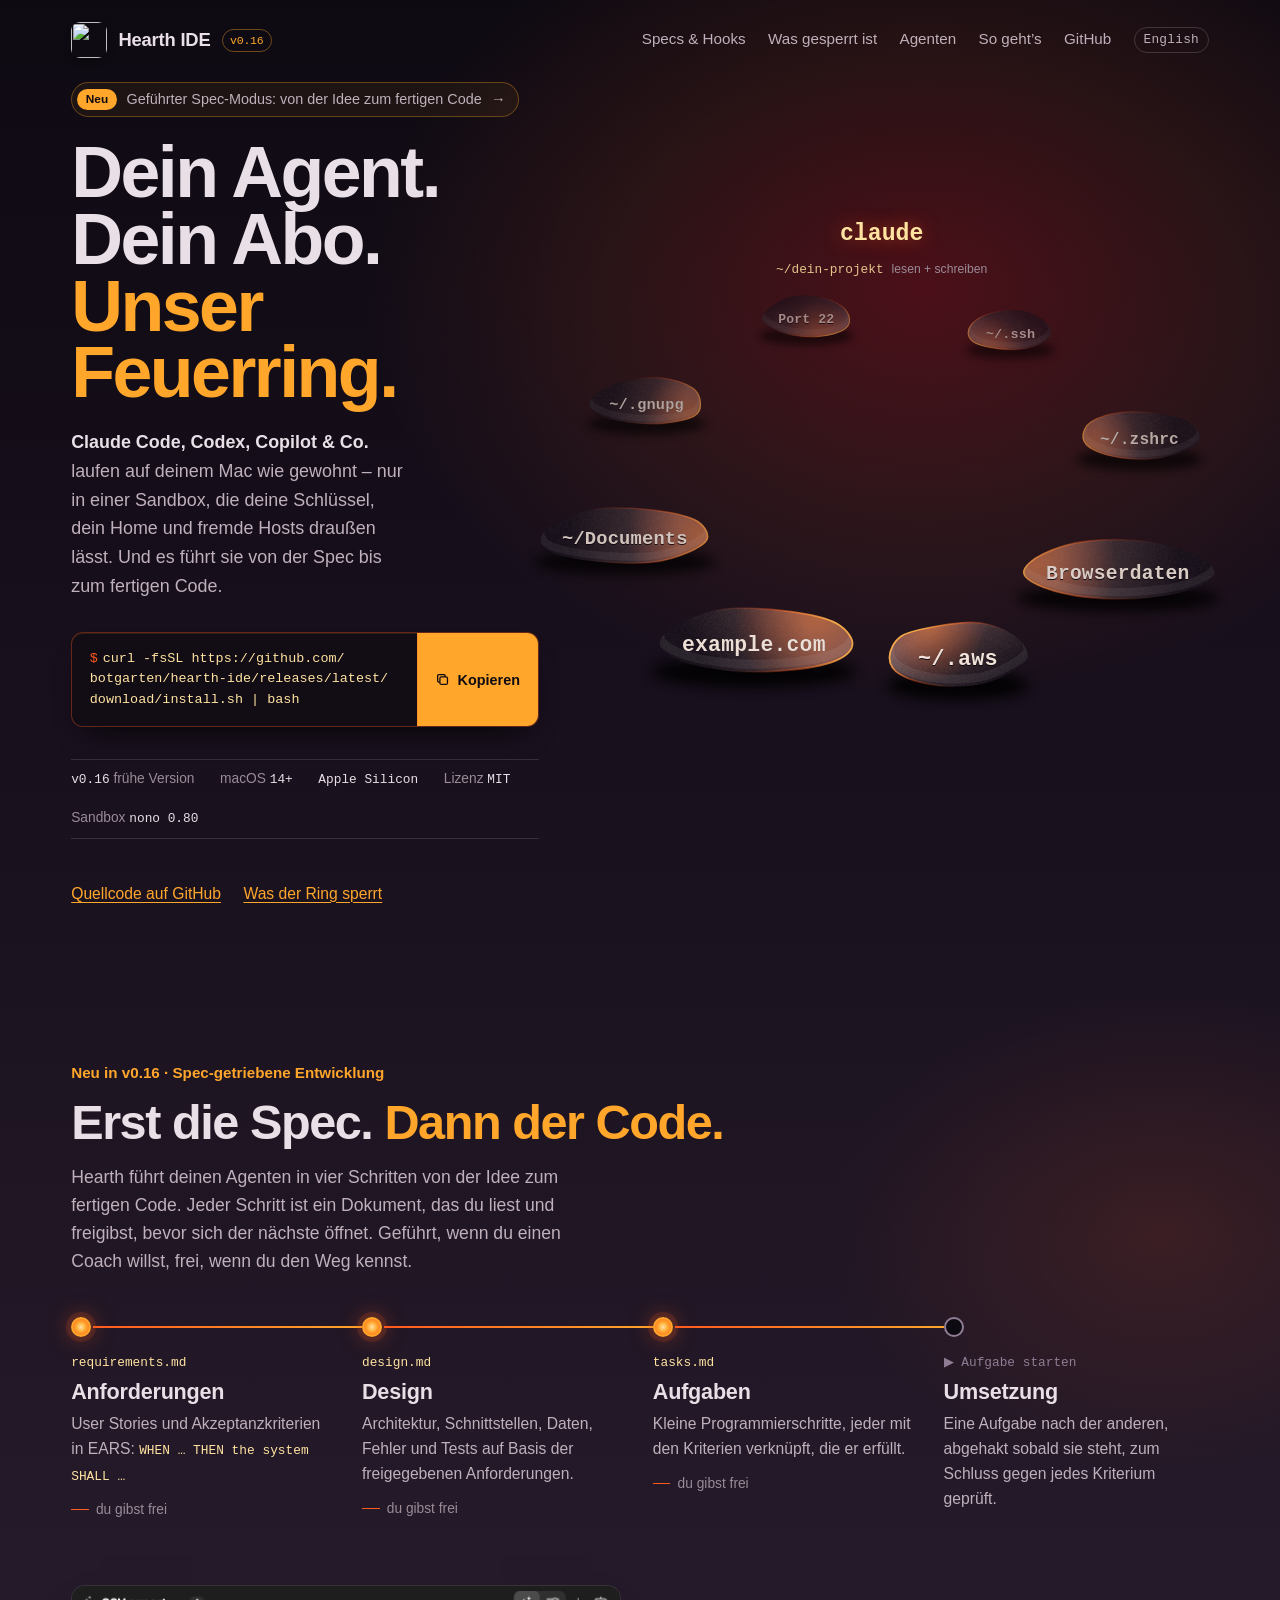
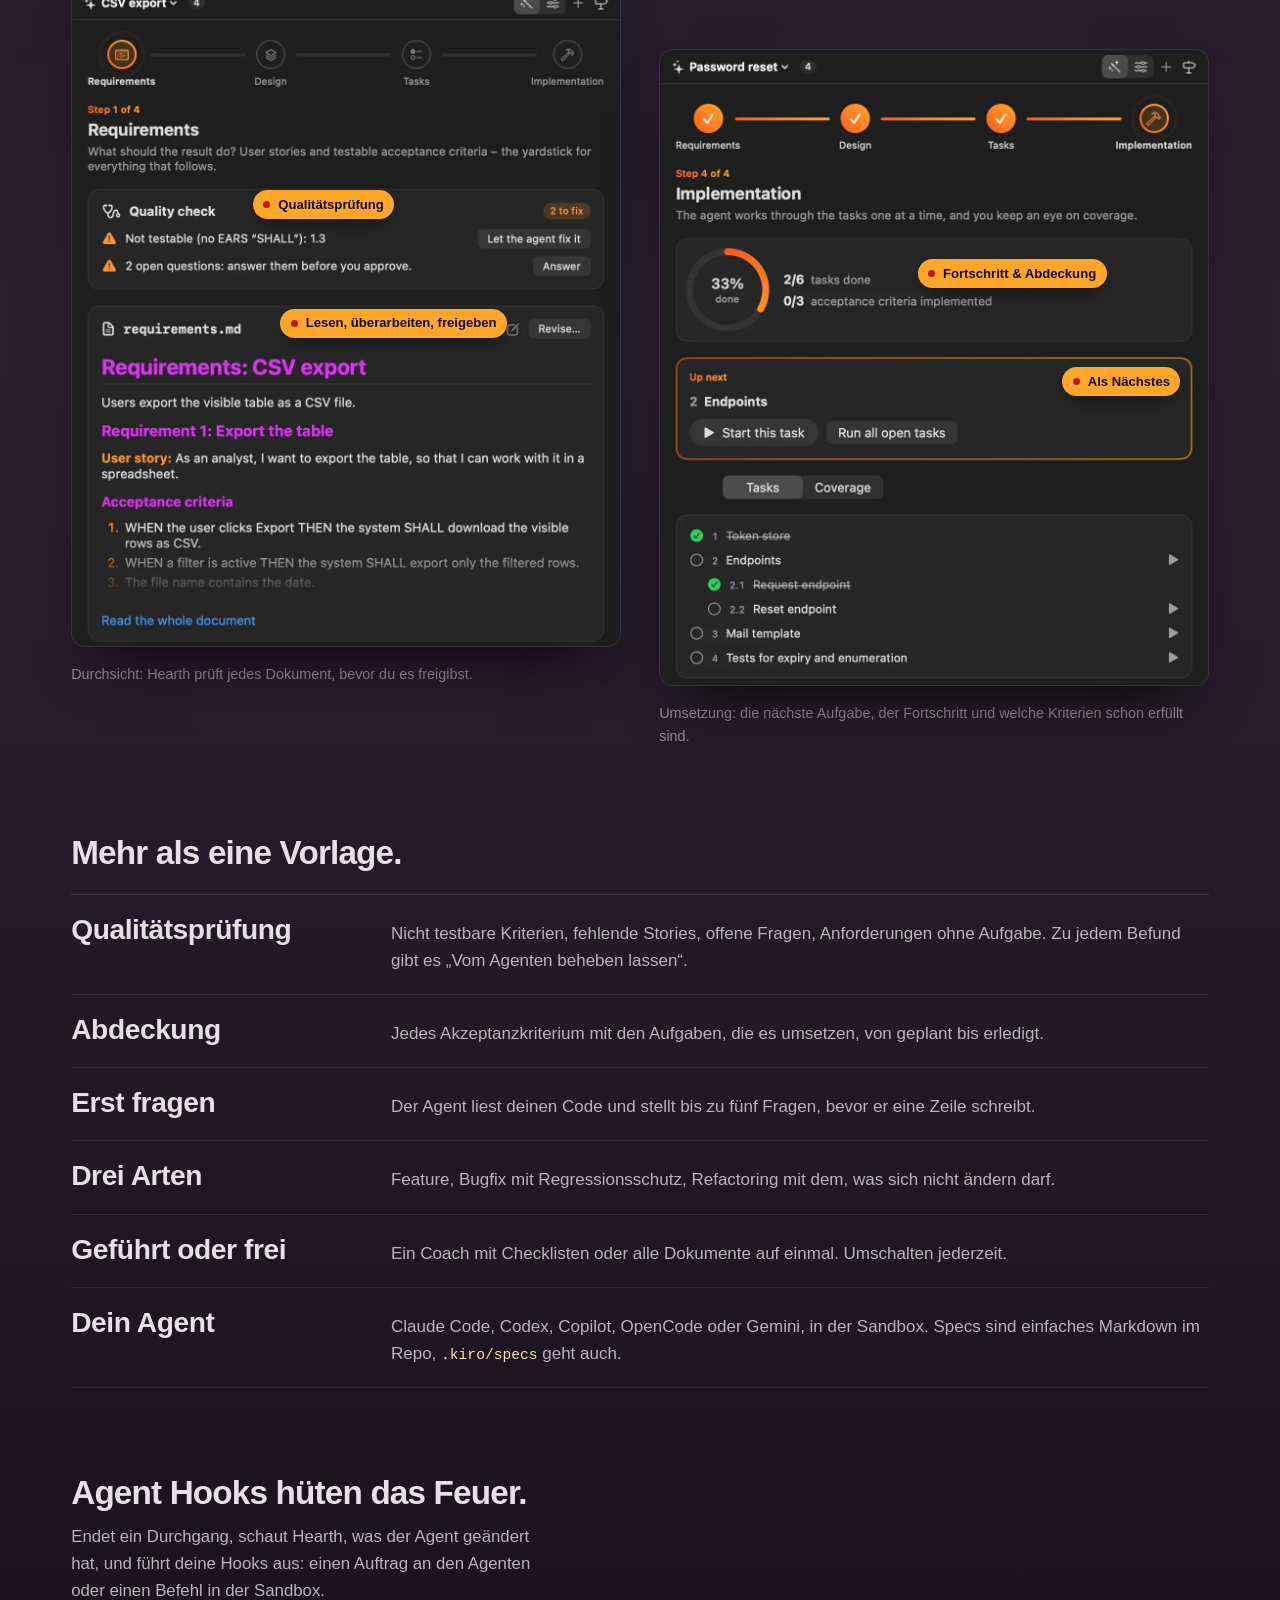
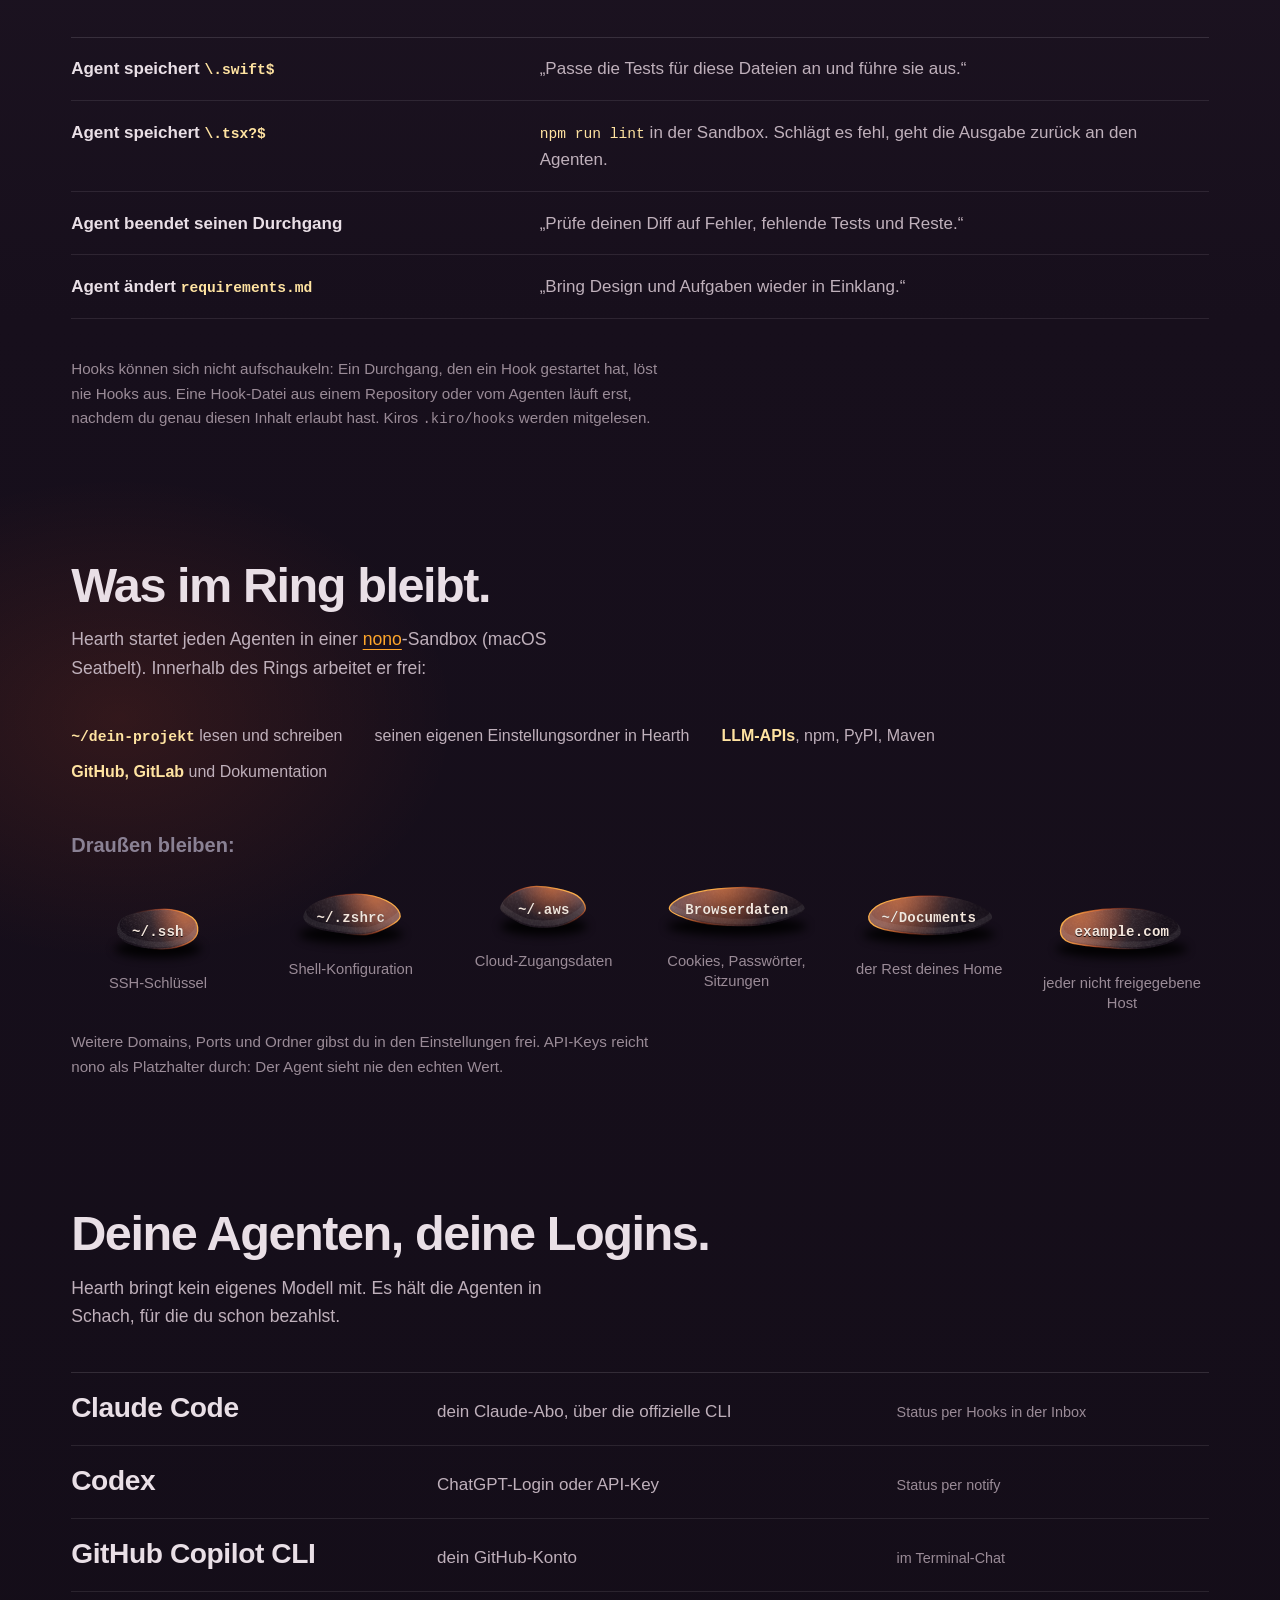
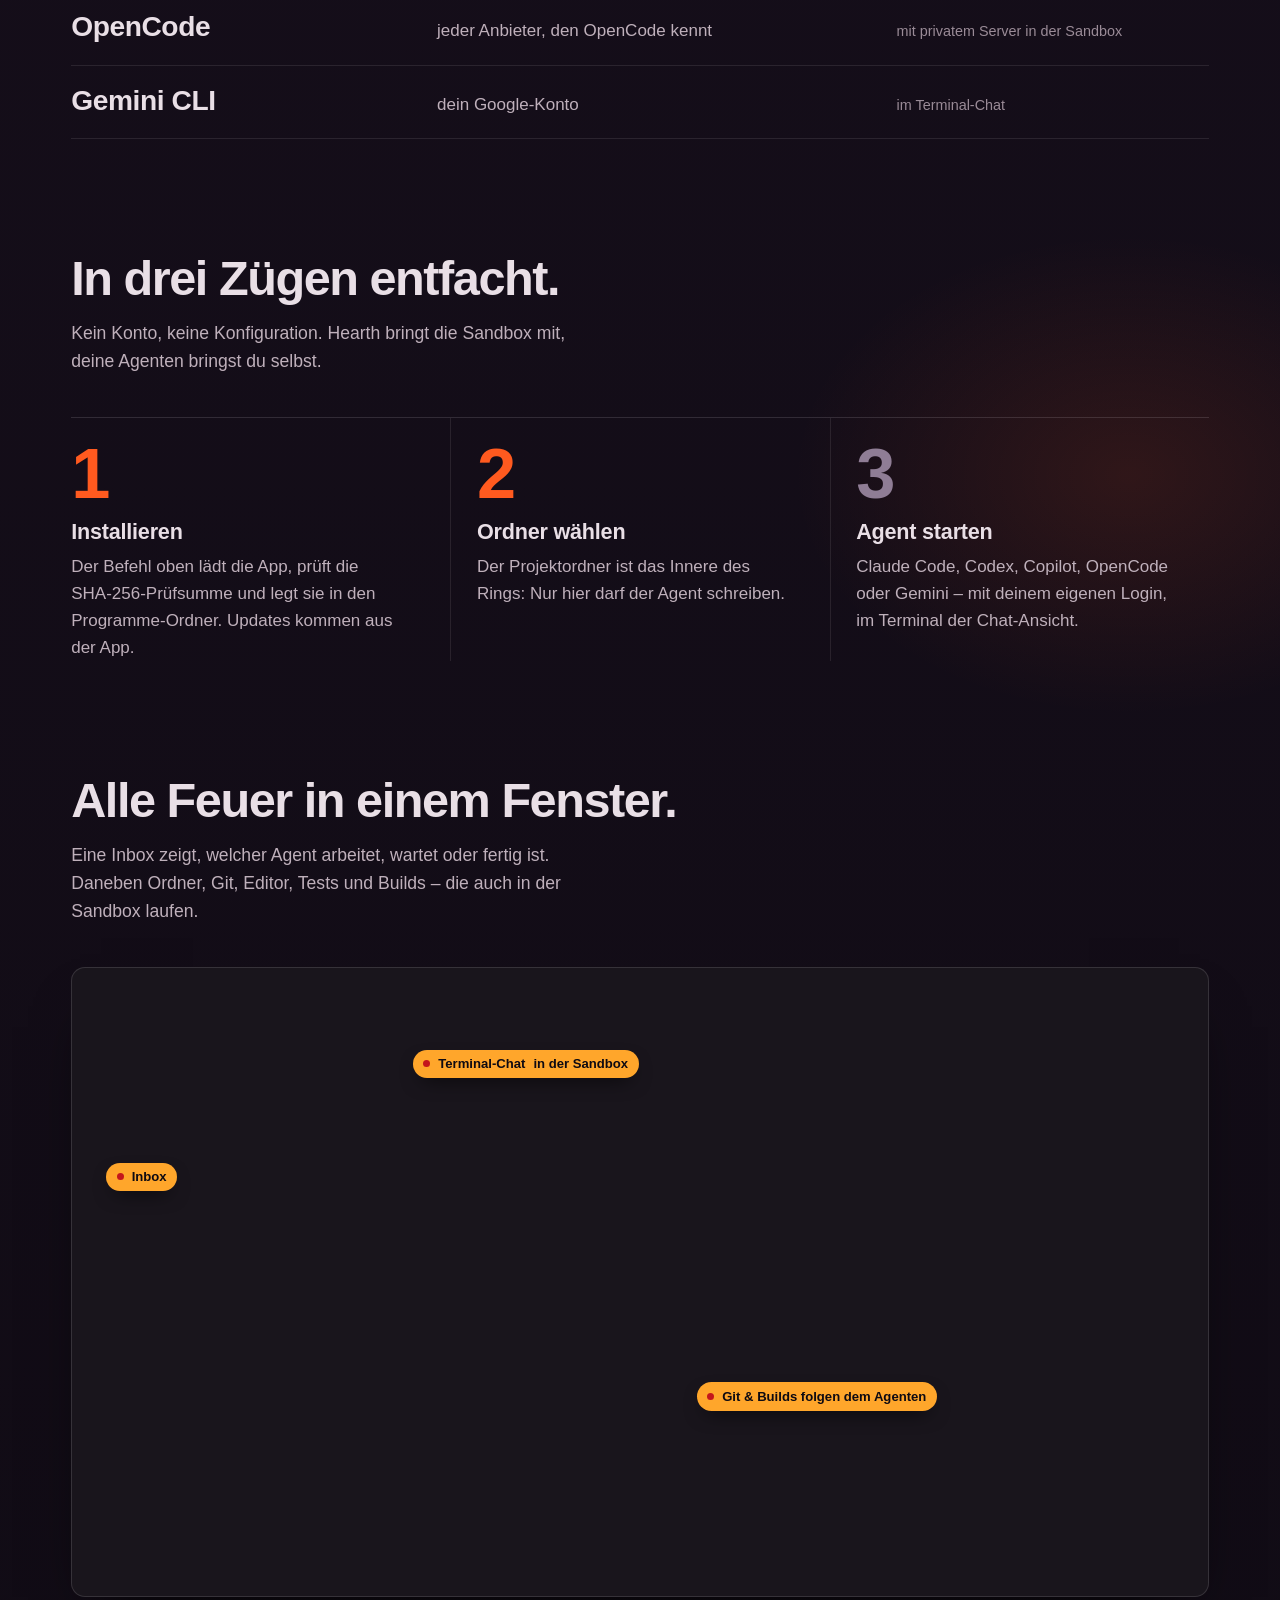
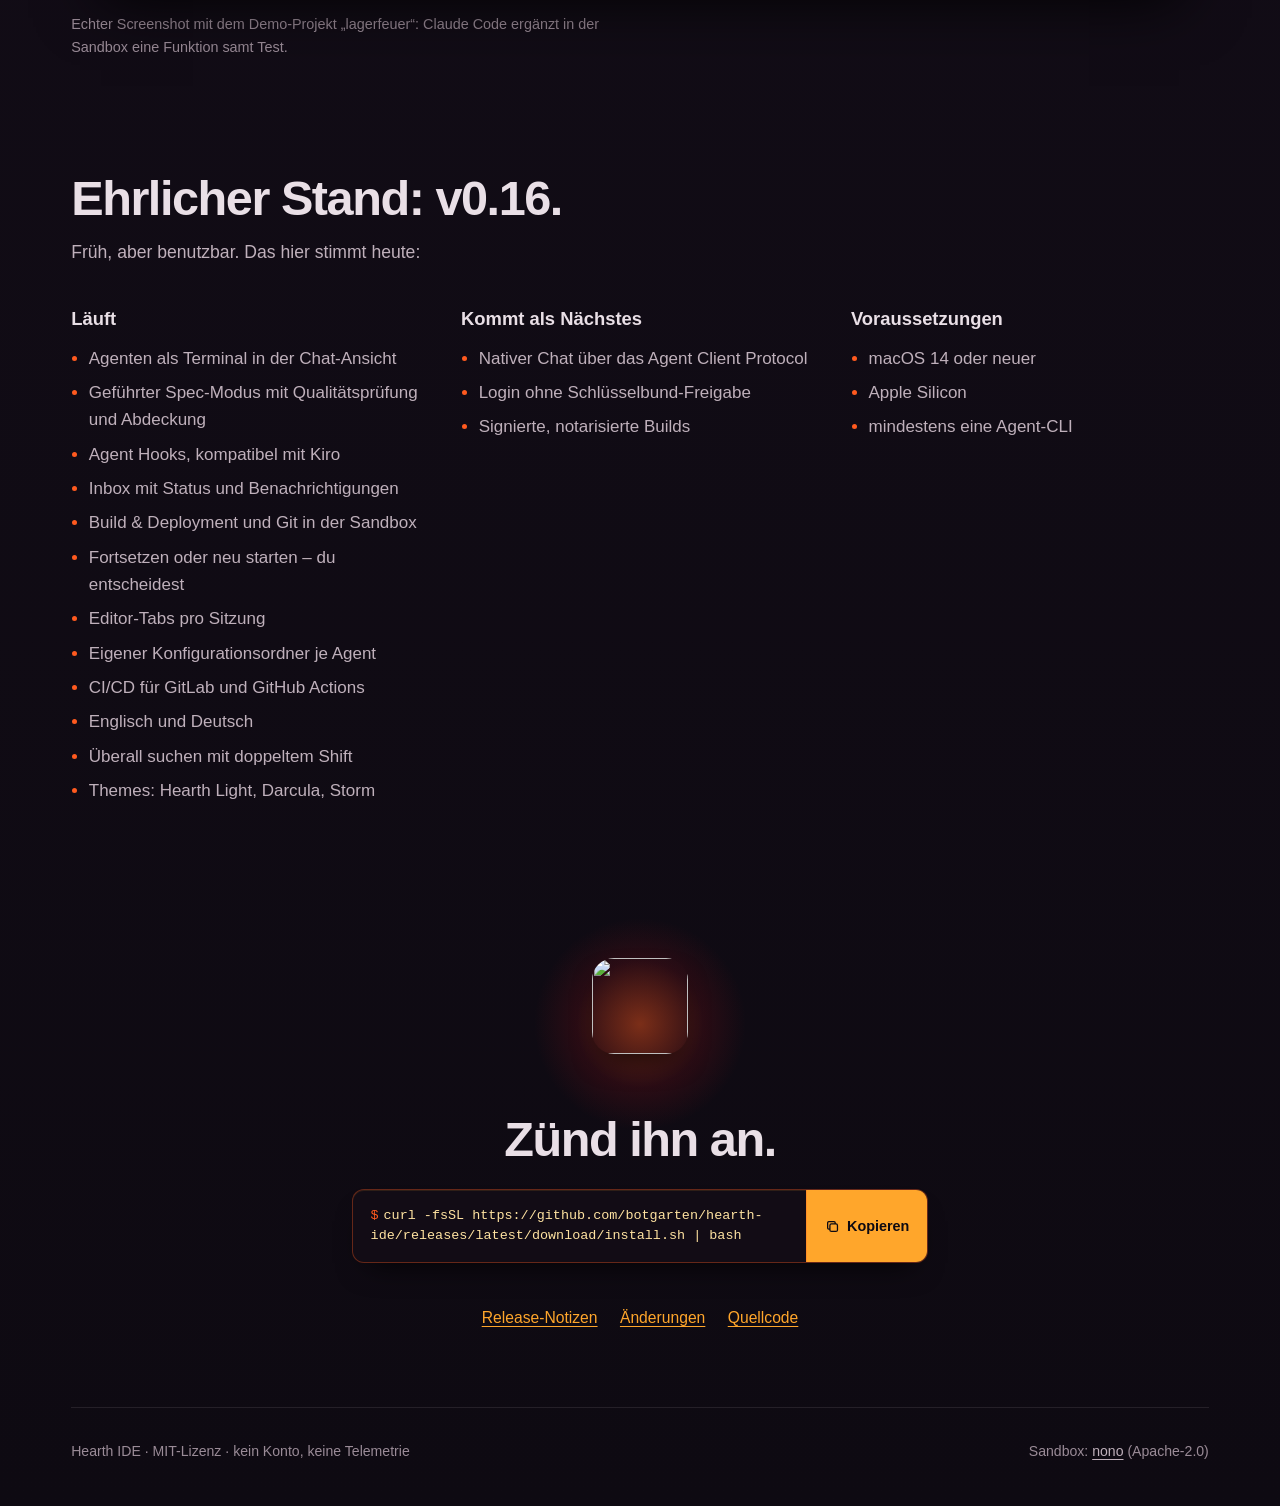
==== commit b873803a: "Landingpage: orbiting stone ring, spec mode up front, v0.16 The hero ring is rebuilt: smooth stones " ====
--- a/site/de/index.html
+++ b/site/de/index.html
@@ -26,12 +26,12 @@
   <header class="top">
     <a class="mark" href="./" aria-label="Hearth IDE – Startseite">
       <img src="../assets/hearth-icon.webp" alt="" width="36" height="36">
-      Hearth IDE <span class="version">v0.15</span>
+      Hearth IDE <span class="version">v0.16</span>
     </a>
     <nav aria-label="Seitenbereiche">
+      <a href="#specs">Specs &amp; Hooks</a>
       <a href="#ring">Was gesperrt ist</a>
       <a href="#agenten">Agenten</a>
-      <a href="#specs">Specs &amp; Hooks</a>
       <a href="#so-gehts">So geht’s</a>
       <a class="gh" href="https://github.com/botgarten/hearth-ide">GitHub</a>
       <a class="lang" href="../" hreflang="en" lang="en">English</a>
@@ -41,8 +41,9 @@
   <main>
     <div class="hero">
       <div class="pitch">
+        <a class="news" href="#specs"><span class="chip">Neu</span> Geführter Spec-Modus: von der Idee zum fertigen Code <span aria-hidden="true">→</span></a>
         <h1>Dein Agent. Dein Abo. <span class="lit">Unser Feuerring.</span></h1>
-        <p class="lede"><strong>Claude Code, Codex, Copilot &amp; Co.</strong> laufen auf deinem Mac wie gewohnt – nur in einer Sandbox, die deine Schlüssel, dein Home und fremde Hosts draußen lässt.</p>
+        <p class="lede"><strong>Claude Code, Codex, Copilot &amp; Co.</strong> laufen auf deinem Mac wie gewohnt – nur in einer Sandbox, die deine Schlüssel, dein Home und fremde Hosts draußen lässt. Und es führt sie von der Spec bis zum fertigen Code.</p>
 
         <div class="install" data-install>
           <code><span class="prompt">$</span><span data-cmd>curl -fsSL https://<wbr>github.com/<wbr>botgarten/<wbr>hearth-ide/<wbr>releases/<wbr>latest/<wbr>download/<wbr>install.sh <wbr>| bash</span></code>
@@ -54,7 +55,7 @@
         </div>
 
         <ul class="facts" aria-label="Eckdaten">
-          <li><b>v0.15</b> frühe Version</li>
+          <li><b>v0.16</b> frühe Version</li>
           <li>macOS <b>14+</b></li>
           <li><b>Apple Silicon</b></li>
           <li>Lizenz <b>MIT</b></li>
@@ -68,13 +69,70 @@
       </div>
 
       <div class="ring" data-ring aria-label="Ein Steinring aus Sandbox-Regeln um das Feuer des Agenten. Jeder Stein ist eine Sperre.">
+        <svg class="stones back" data-stones-back viewBox="0 0 1000 860" aria-hidden="true"></svg>
         <canvas data-fire aria-hidden="true"></canvas>
-        <svg class="stones" data-stones viewBox="0 0 1000 860" role="list"></svg>
+        <svg class="stones front" data-stones viewBox="0 0 1000 860" aria-hidden="true"></svg>
+        <ul class="sr-only" data-rules aria-label="Sandbox-Regeln rund um den Agenten"></ul>
         <div class="agent-name" data-agent aria-hidden="true">claude</div>
         <div class="inside-label"><code>~/dein-projekt</code><span>lesen + schreiben</span></div>
         <div class="rule-tip" data-tip aria-hidden="true"></div>
       </div>
     </div>
+
+    <section id="specs" class="specs" aria-labelledby="specs-h">
+      <div class="ember-light" style="right:-18rem;top:3rem" aria-hidden="true"></div>
+      <p class="eyebrow">Neu in v0.16 · Spec-getriebene Entwicklung</p>
+      <h2 id="specs-h">Erst die Spec. <span class="lit">Dann der Code.</span></h2>
+      <p class="section-lede">Hearth führt deinen Agenten in vier Schritten von der Idee zum fertigen Code. Jeder Schritt ist ein Dokument, das du liest und freigibst, bevor sich der nächste öffnet. Geführt, wenn du einen Coach willst, frei, wenn du den Weg kennst.</p>
+
+      <ol class="journey" data-phases>
+        <li><span class="node" aria-hidden="true"></span><span class="file">requirements.md</span><h3>Anforderungen</h3><p>User Stories und Akzeptanzkriterien in EARS: <code>WHEN … THEN the system SHALL …</code></p><span class="gate">du gibst frei</span></li>
+        <li><span class="node" aria-hidden="true"></span><span class="file">design.md</span><h3>Design</h3><p>Architektur, Schnittstellen, Daten, Fehler und Tests auf Basis der freigegebenen Anforderungen.</p><span class="gate">du gibst frei</span></li>
+        <li><span class="node" aria-hidden="true"></span><span class="file">tasks.md</span><h3>Aufgaben</h3><p>Kleine Programmierschritte, jeder mit den Kriterien verknüpft, die er erfüllt.</p><span class="gate">du gibst frei</span></li>
+        <li><span class="node" aria-hidden="true"></span><span class="file">▶ Aufgabe starten</span><h3>Umsetzung</h3><p>Eine Aufgabe nach der anderen, abgehakt sobald sie steht, zum Schluss gegen jedes Kriterium geprüft.</p></li>
+      </ol>
+
+      <div class="spec-duo">
+        <figure class="shot">
+          <div class="shot-frame">
+            <img src="../assets/spec-review.webp" width="1120" height="1350" loading="lazy" decoding="async"
+                 alt="Geführter Spec-Modus, Schritt 1: Die Qualitätsprüfung meldet ein nicht testbares Kriterium und zwei offene Fragen, jeweils mit Knopf für den Agenten, darunter die Anforderungen und eine Checkliste zur Durchsicht.">
+            <span class="pin q">Qualitätsprüfung</span>
+            <span class="pin doc">Lesen, überarbeiten, freigeben</span>
+          </div>
+          <figcaption>Durchsicht: Hearth prüft jedes Dokument, bevor du es freigibst.</figcaption>
+        </figure>
+        <figure class="shot">
+          <div class="shot-frame">
+            <img src="../assets/spec-build.webp" width="1120" height="1300" loading="lazy" decoding="async"
+                 alt="Geführter Spec-Modus, Schritt 4: alle Dokumente freigegeben, ein Fortschrittsring bei 33 Prozent, die nächste Aufgabe mit Startknopf und die Aufgabenliste.">
+            <span class="pin prog">Fortschritt &amp; Abdeckung</span>
+            <span class="pin next">Als Nächstes</span>
+          </div>
+          <figcaption>Umsetzung: die nächste Aufgabe, der Fortschritt und welche Kriterien schon erfüllt sind.</figcaption>
+        </figure>
+      </div>
+
+      <h3 class="edges-title">Mehr als eine Vorlage.</h3>
+      <ul class="roster edges">
+        <li><span class="who">Qualitätsprüfung</span><span class="login">Nicht testbare Kriterien, fehlende Stories, offene Fragen, Anforderungen ohne Aufgabe. Zu jedem Befund gibt es „Vom Agenten beheben lassen“.</span></li>
+        <li><span class="who">Abdeckung</span><span class="login">Jedes Akzeptanzkriterium mit den Aufgaben, die es umsetzen, von geplant bis erledigt.</span></li>
+        <li><span class="who">Erst fragen</span><span class="login">Der Agent liest deinen Code und stellt bis zu fünf Fragen, bevor er eine Zeile schreibt.</span></li>
+        <li><span class="who">Drei Arten</span><span class="login">Feature, Bugfix mit Regressionsschutz, Refactoring mit dem, was sich nicht ändern darf.</span></li>
+        <li><span class="who">Geführt oder frei</span><span class="login">Ein Coach mit Checklisten oder alle Dokumente auf einmal. Umschalten jederzeit.</span></li>
+        <li><span class="who">Dein Agent</span><span class="login">Claude Code, Codex, Copilot, OpenCode oder Gemini, in der Sandbox. Specs sind einfaches Markdown im Repo, <code>.kiro/specs</code> geht auch.</span></li>
+      </ul>
+
+      <h3 class="hooks-title">Agent Hooks hüten das Feuer.</h3>
+      <p class="hooks-lede">Endet ein Durchgang, schaut Hearth, was der Agent geändert hat, und führt deine Hooks aus: einen Auftrag an den Agenten oder einen Befehl in der Sandbox.</p>
+      <ul class="hooks">
+        <li><span class="when">Agent speichert <code>\.swift$</code></span><span class="then">„Passe die Tests für diese Dateien an und führe sie aus.“</span></li>
+        <li><span class="when">Agent speichert <code>\.tsx?$</code></span><span class="then"><code>npm run lint</code> in der Sandbox. Schlägt es fehl, geht die Ausgabe zurück an den Agenten.</span></li>
+        <li><span class="when">Agent beendet seinen Durchgang</span><span class="then">„Prüfe deinen Diff auf Fehler, fehlende Tests und Reste.“</span></li>
+        <li><span class="when">Agent ändert <code>requirements.md</code></span><span class="then">„Bring Design und Aufgaben wieder in Einklang.“</span></li>
+      </ul>
+      <p class="side-note">Hooks können sich nicht aufschaukeln: Ein Durchgang, den ein Hook gestartet hat, löst nie Hooks aus. Eine Hook-Datei aus einem Repository oder vom Agenten läuft erst, nachdem du genau diesen Inhalt erlaubt hast. Kiros <code>.kiro/hooks</code> werden mitgelesen.</p>
+    </section>
 
     <section id="ring" aria-labelledby="ring-h">
       <div class="ember-light" style="left:-18rem;top:2rem" aria-hidden="true"></div>
@@ -139,46 +197,16 @@
       </figure>
     </section>
 
-    <section id="specs" aria-labelledby="specs-h">
-      <div class="ember-light" style="left:-18rem;top:5rem" aria-hidden="true"></div>
-      <h2 id="specs-h">Erst die Spec. <span class="lit">Dann der Code.</span></h2>
-      <p class="section-lede">Der Spec-Modus führt ein Feature durch vier Schritte. Dein Agent schreibt jedes Dokument, du liest es und gibst es frei, erst dann öffnet sich der nächste Schritt. Das funktioniert wie bei Kiro, aber mit dem Agenten, für den du schon zahlst, und in der Sandbox.</p>
-      <div class="spec">
-        <ol class="phases" data-phases>
-          <li><span class="file">requirements.md</span><div><h3>Anforderungen</h3><p>User Stories mit Akzeptanzkriterien in EARS-Notation: <code>WHEN … THEN the system SHALL …</code></p><span class="gate">du gibst frei</span></div></li>
-          <li><span class="file">design.md</span><div><h3>Design</h3><p>Architektur, Komponenten, Daten, Fehlerbehandlung und Tests auf Basis der freigegebenen Anforderungen.</p><span class="gate">du gibst frei</span></div></li>
-          <li><span class="file">tasks.md</span><div><h3>Aufgaben</h3><p>Kleine Programmierschritte, jeder mit den Kriterien verknüpft, die er abdeckt.</p><span class="gate">du gibst frei</span></div></li>
-          <li><span class="file">▶ run task</span><div><h3>Umsetzung</h3><p>Der Agent setzt eine Aufgabe nach der anderen um und hakt sie ab. Zum Schluss prüft er den Code gegen jedes Kriterium.</p></div></li>
-        </ol>
-        <figure class="shot spec-shot">
-          <div class="shot-frame">
-            <img src="../assets/hearth-specs.webp" width="920" height="800" loading="lazy" decoding="async"
-                 alt="Der Bereich Specs: Anforderungen, Design und Aufgaben freigegeben, die Umsetzung bei 2 von 6 Aufgaben, jede mit ihren Anforderungen und einem Startknopf.">
-          </div>
-          <figcaption>Ein echter Screenshot des Specs-Bereichs. Änderst du ein freigegebenes Dokument, fragt Hearth nach einer neuen Freigabe.</figcaption>
-        </figure>
-      </div>
-
-      <h3 class="hooks-title">Agent Hooks hüten das Feuer.</h3>
-      <p class="hooks-lede">Endet ein Durchgang, schaut Hearth, was der Agent geändert hat, und führt deine Hooks aus: einen Auftrag an den Agenten oder einen Befehl in der Sandbox.</p>
-      <ul class="hooks">
-        <li><span class="when">Agent speichert <code>\.swift$</code></span><span class="then">„Passe die Tests für diese Dateien an und führe sie aus.“</span></li>
-        <li><span class="when">Agent speichert <code>\.tsx?$</code></span><span class="then"><code>npm run lint</code> in der Sandbox. Schlägt es fehl, geht die Ausgabe zurück an den Agenten.</span></li>
-        <li><span class="when">Agent beendet seinen Durchgang</span><span class="then">„Prüfe deinen Diff auf Fehler, fehlende Tests und Reste.“</span></li>
-        <li><span class="when">Agent ändert <code>requirements.md</code></span><span class="then">„Bring Design und Aufgaben wieder in Einklang.“</span></li>
-      </ul>
-      <p class="side-note">Hooks können sich nicht aufschaukeln: Ein Durchgang, den ein Hook gestartet hat, löst nie Hooks aus. Eine Hook-Datei aus einem Repository oder vom Agenten läuft erst, nachdem du genau diesen Inhalt erlaubt hast. Specs und Hooks liegen als einfache Dateien im Projekt, Kiros <code>.kiro/specs</code> und <code>.kiro/hooks</code> werden mitgelesen.</p>
-    </section>
-
     <section aria-labelledby="stand-h">
-      <h2 id="stand-h">Ehrlicher Stand: v0.15.</h2>
+      <h2 id="stand-h">Ehrlicher Stand: v0.16.</h2>
       <p class="section-lede">Früh, aber benutzbar. Das hier stimmt heute:</p>
       <div class="status">
         <div>
           <h3>Läuft</h3>
           <ul>
             <li>Agenten als Terminal in der Chat-Ansicht</li>
-            <li>Spec-Modus mit Freigaben und Agent Hooks</li>
+            <li>Geführter Spec-Modus mit Qualitätsprüfung und Abdeckung</li>
+            <li>Agent Hooks, kompatibel mit Kiro</li>
             <li>Inbox mit Status und Benachrichtigungen</li>
             <li>Build &amp; Deployment und Git in der Sandbox</li>
             <li>Fortsetzen oder neu starten – du entscheidest</li>
--- a/site/assets/site.css
+++ b/site/assets/site.css
@@ -80,22 +80,26 @@
 
 /* ---------- The ring ---------- */
 .ring { position: relative; width: 100%; aspect-ratio: 1 / .86; }
-.ring canvas { position: absolute; inset: 0; width: 100%; height: 100%; -webkit-mask-image: linear-gradient(transparent 0, #000 22%); mask-image: linear-gradient(transparent 0, #000 22%); }
+.ring canvas { position: absolute; inset: 0; width: 100%; height: 100%; pointer-events: none; -webkit-mask-image: linear-gradient(transparent 0, #000 18%); mask-image: linear-gradient(transparent 0, #000 18%); }
 .ring svg.stones { position: absolute; inset: 0; width: 100%; height: 100%; overflow: visible; }
+.ring svg.stones.back { pointer-events: none; }
 .stone { cursor: help; }
-.stone .heat { opacity: calc(.35 + .4 * var(--flicker)); }
-.stone .hitglow { opacity: 0; transition: opacity .7s var(--ease); }
-.stone.hit .hitglow { opacity: 1; transition-duration: .08s; }
-[data-stone-holder]:focus-visible .rock { stroke: var(--flame); stroke-width: 3; }
-[data-stone-holder] { outline: none; }
+.stone .heat { opacity: calc(.45 + .45 * var(--flicker)); }
+.stone .rim { opacity: calc(.7 + .3 * var(--flicker)); transition: stroke-width .35s var(--ease); }
+.stone .rock { transition: filter .35s var(--ease); }
+.stone .wave { opacity: 0; transform-box: fill-box; transform-origin: center; pointer-events: none; }
+.stone.hit .wave { animation: wave 1.1s var(--ease) forwards; filter: drop-shadow(0 0 6px rgba(255, 90, 31, .9)); }
+.stone.hit .rim { stroke-width: 4.5; }
+.stone.hit .rock { filter: brightness(1.3); }
+@keyframes wave { from { opacity: .8; transform: scale(.96); stroke-width: 2.5; } to { opacity: 0; transform: scale(1.6); stroke-width: .3; } }
 .cut { font-family: var(--mono); font-weight: 600; font-variant-ligatures: none; letter-spacing: .01em; pointer-events: none; }
 .cut .lip { fill: #f4e6dc; }
-.cut .recess { fill: #0c0708; opacity: .9; }
-.agent-name { position: absolute; left: 50%; top: 30%; transform: translate(-50%, -50%); font: 600 clamp(1.05rem, 1.9vw, 1.45rem)/1 var(--mono); font-variant-ligatures: none; color: var(--core); pointer-events: none; white-space: nowrap; transition: opacity .4s var(--ease), filter .4s var(--ease); }
+.cut .recess { fill: #07040a; opacity: .85; }
+.agent-name { position: absolute; left: 50%; top: 4%; transform: translate(-50%, -50%); font: 600 clamp(1.05rem, 1.9vw, 1.45rem)/1 var(--mono); font-variant-ligatures: none; color: var(--core); pointer-events: none; white-space: nowrap; text-shadow: 0 0 18px rgba(255, 90, 31, .55); transition: opacity .4s var(--ease), filter .4s var(--ease); }
 .agent-name.swap { opacity: 0; filter: blur(6px); }
-.inside-label { position: absolute; left: 50%; top: 67%; transform: translateX(-50%); text-align: center; pointer-events: none; }
-.inside-label code { display: block; font-size: .82rem; color: var(--core); }
-.inside-label span { font-size: .78rem; color: var(--ash-3); }
+.inside-label { position: absolute; left: 50%; top: 8.5%; transform: translateX(-50%); display: flex; gap: .5rem; align-items: baseline; white-space: nowrap; pointer-events: none; }
+.inside-label code { font-size: .8rem; color: var(--core); opacity: .85; }
+.inside-label span { font-size: .76rem; color: var(--ash-3); }
 .rule-tip { position: absolute; z-index: 3; pointer-events: none; left: 50%; bottom: -1.6rem; transform: translateX(-50%); width: min(21rem, 92%); padding: .6rem .8rem; border-radius: 9px; font-size: .86rem; line-height: 1.4; color: var(--ash); background: #1d1420; border: 1px solid rgba(255, 90, 31, .45); box-shadow: 0 12px 30px -12px rgba(0, 0, 0, .8); opacity: 0; transition: opacity .25s var(--ease); }
 .rule-tip.show { opacity: 1; }
 .rule-tip b { display: block; color: var(--flame); font: 600 .74rem/1.3 var(--mono); font-variant-ligatures: none; margin-bottom: .25rem; }
@@ -196,33 +200,68 @@
 .top nav a.lang { font: 500 .8rem/1 var(--mono); font-variant-ligatures: none; letter-spacing: .02em; padding: .35rem .55rem; border: 1px solid rgba(233, 223, 230, .18); border-radius: 999px; }
 .top nav a.lang:hover { border-color: rgba(255, 166, 43, .55); }
 
+/* ---------- Hero news line ---------- */
+.news { display: inline-flex; align-items: center; gap: .6rem; margin: 0 0 1.4rem; padding: .3rem .8rem .3rem .3rem; border-radius: 999px; font-size: .9rem; color: var(--ash-2); text-decoration: none; background: rgba(255, 166, 43, .06); border: 1px solid rgba(255, 166, 43, .32); transition: border-color .3s var(--ease), color .3s var(--ease), background .3s var(--ease); }
+.news:hover { color: var(--ash); border-color: rgba(255, 166, 43, .7); background: rgba(255, 166, 43, .1); }
+.news .chip { font: 600 .74rem/1 var(--body); color: var(--night); background: var(--flame); padding: .3rem .55rem; border-radius: 999px; }
+
 /* ---------- Spec mode & agent hooks ---------- */
 section h2 .lit { color: var(--flame); }
-.spec { display: grid; grid-template-columns: minmax(0, 7fr) minmax(0, 5fr); gap: clamp(2rem, 4vw, 3.5rem); align-items: start; }
-.phases { list-style: none; margin: 0; padding: 0; border-top: 1px solid rgba(233, 223, 230, .14); }
-.phases li { display: grid; grid-template-columns: minmax(9.5rem, 11rem) minmax(0, 1fr); gap: 1.4rem; align-items: baseline; padding: 1.25rem 0; border-bottom: 1px solid rgba(233, 223, 230, .1); }
-.phases .file { font: 500 .8rem/1.3 var(--mono); font-variant-ligatures: none; color: #8f7d95; transition: color .6s var(--ease); }
-.phases li.on .file { color: var(--core); }
-.phases h3 { font: 700 1.35rem/1.2 var(--display); letter-spacing: -.01em; margin: 0 0 .35rem; }
-.phases p { margin: 0; color: var(--ash-2); max-width: 46ch; }
-.phases p code { color: var(--core); font-size: .84em; }
-.gate { display: inline-flex; align-items: center; gap: .45rem; margin-top: .6rem; font-size: .86rem; color: var(--ash-3); }
+.eyebrow { margin: 0 0 .8rem; font-weight: 600; font-size: .95rem; color: var(--flame); }
+
+/* the four steps as a line that catches fire, like the journey in the app */
+.journey { list-style: none; margin: 0 0 clamp(2.5rem, 5vw, 4rem); padding: 0; display: grid; grid-template-columns: repeat(4, minmax(0, 1fr)); gap: 0 1.6rem; }
+.journey li { position: relative; padding-top: 2.4rem; }
+.journey li::before { content: ""; position: absolute; top: 9px; left: 22px; right: -1.6rem; height: 2px; background: rgba(233, 223, 230, .14); }
+.journey li::after { content: ""; position: absolute; top: 9px; left: 22px; right: -1.6rem; height: 2px; background: linear-gradient(90deg, var(--ember), var(--flame)); transform: scaleX(0); transform-origin: left; transition: transform .7s var(--ease); }
+.journey li:last-child::before, .journey li:last-child::after { display: none; }
+.journey li.on::after { transform: scaleX(1); }
+.journey .node { position: absolute; top: 0; left: 0; width: 20px; height: 20px; border-radius: 50%; border: 2px solid #8f7d95; background: var(--night); transition: all .5s var(--ease); }
+.journey li.on .node { border-color: var(--flame); background: radial-gradient(circle, var(--core) 0, var(--flame) 45%, var(--ember) 100%); box-shadow: 0 0 0 5px rgba(255, 90, 31, .14), 0 0 22px rgba(255, 90, 31, .55); }
+.journey .file { display: block; font: 500 .8rem/1.3 var(--mono); font-variant-ligatures: none; color: #8f7d95; margin-bottom: .45rem; transition: color .6s var(--ease); }
+.journey li.on .file { color: var(--core); }
+.journey h3 { font: 700 1.35rem/1.2 var(--display); letter-spacing: -.01em; margin: 0 0 .4rem; }
+.journey p { margin: 0; color: var(--ash-2); font-size: .98rem; }
+.journey p code { color: var(--core); font-size: .82em; }
+.gate { display: inline-flex; align-items: center; gap: .45rem; margin-top: .7rem; font-size: .86rem; color: var(--ash-3); }
 .gate::before { content: ""; width: 1.1rem; height: 1px; background: var(--ember); }
-.spec-shot { position: sticky; top: 2rem; }
-.spec-shot .shot-frame { max-width: 460px; }
-.hooks-title { font: 800 clamp(1.6rem, 2.6vw, 2.2rem)/1.05 var(--display); letter-spacing: -.025em; margin: clamp(3.5rem, 7vw, 5.5rem) 0 .8rem; }
+
+.spec-duo { display: grid; grid-template-columns: repeat(2, minmax(0, 1fr)); gap: clamp(1.2rem, 3vw, 2.4rem); align-items: start; }
+.spec-duo .shot:nth-child(2) { margin-top: clamp(1.5rem, 5vw, 4.5rem); }
+.pin.q { left: 33%; top: 31%; }
+.pin.doc { left: 38%; top: 49%; }
+.pin.prog { left: 47%; top: 33%; }
+.pin.next { right: 5%; top: 50%; }
+.edges-title, .hooks-title { font: 800 clamp(1.6rem, 2.6vw, 2.2rem)/1.05 var(--display); letter-spacing: -.025em; margin: clamp(3.5rem, 7vw, 5.5rem) 0 1.4rem; }
+.edges li { grid-template-columns: minmax(10rem, .8fr) minmax(0, 2.2fr); }
+.edges .login code { color: var(--core); font-size: .86em; }
+.hooks-title { margin-bottom: .8rem; }
 .hooks-lede { color: var(--ash-2); max-width: 52ch; margin: 0 0 2rem; font-size: 1.05rem; }
 .hooks { list-style: none; margin: 0; padding: 0; border-top: 1px solid rgba(233, 223, 230, .14); }
 .hooks li { display: grid; grid-template-columns: minmax(14rem, 1fr) minmax(0, 1.5fr); gap: 1.4rem; align-items: baseline; padding: 1.1rem 0; border-bottom: 1px solid rgba(233, 223, 230, .1); }
 .hooks .when { font-weight: 600; color: var(--ash); }
 .hooks .then { color: var(--ash-2); }
 .hooks code { color: var(--core); font-size: .86em; }
+
+/* ---------- reveal on scroll ---------- */
+.js-reveal .reveal { opacity: 0; transform: translateY(18px); transition: opacity .9s var(--ease), transform .9s var(--ease); }
+.js-reveal .reveal.in { opacity: 1; transform: none; }
+
 @media (max-width: 960px) {
-  .spec { grid-template-columns: 1fr; }
-  .spec-shot { position: static; }
-  .spec-shot .shot-frame { margin: 0 auto; }
-  .hooks li { grid-template-columns: 1fr; gap: .3rem; }
+  .journey { grid-template-columns: repeat(2, minmax(0, 1fr)); gap: 2rem 1.6rem; }
+  .journey li:nth-child(2)::before, .journey li:nth-child(2)::after { display: none; }
+  .spec-duo { grid-template-columns: 1fr; }
+  .spec-duo .shot:nth-child(2) { margin-top: 0; }
+  .hooks li, .edges li { grid-template-columns: 1fr; gap: .3rem; }
 }
 @media (max-width: 560px) {
-  .phases li { grid-template-columns: 1fr; gap: .35rem; }
-}
+  .journey { grid-template-columns: 1fr; gap: 0; }
+  .journey li { padding: 0 0 1.8rem 2.4rem; }
+  .journey li::before, .journey li::after, .journey li:nth-child(2)::before, .journey li:nth-child(2)::after { display: block; top: 22px; bottom: 0; left: 9px; right: auto; width: 2px; height: auto; }
+  .journey li::after { transform: scaleY(0); transform-origin: top; }
+  .journey li.on::after { transform: scaleY(1); }
+  .journey li:last-child::before, .journey li:last-child::after { display: none; }
+  .news { font-size: .82rem; }
+  .spec-duo .pin { font-size: .72rem; padding: .3rem .5rem; }
+  .pin.doc, .pin.prog { display: none; }
+}
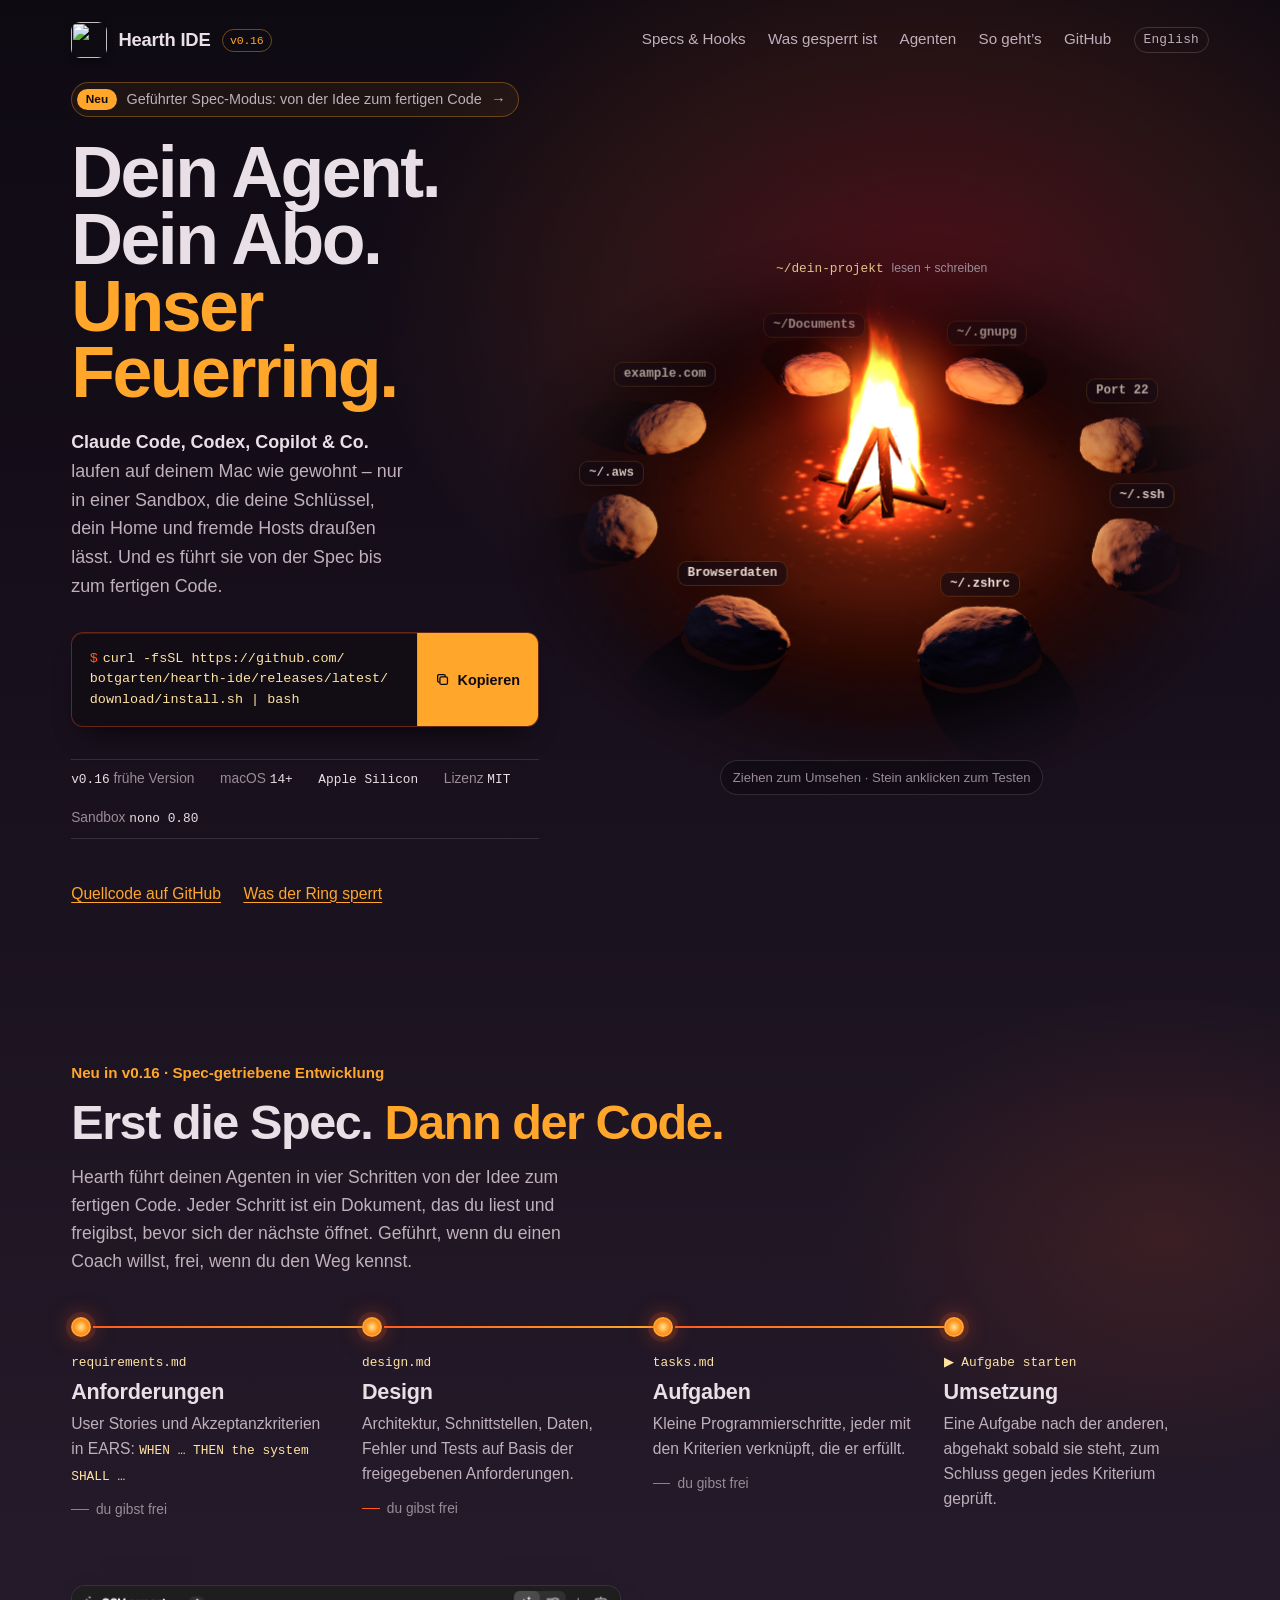
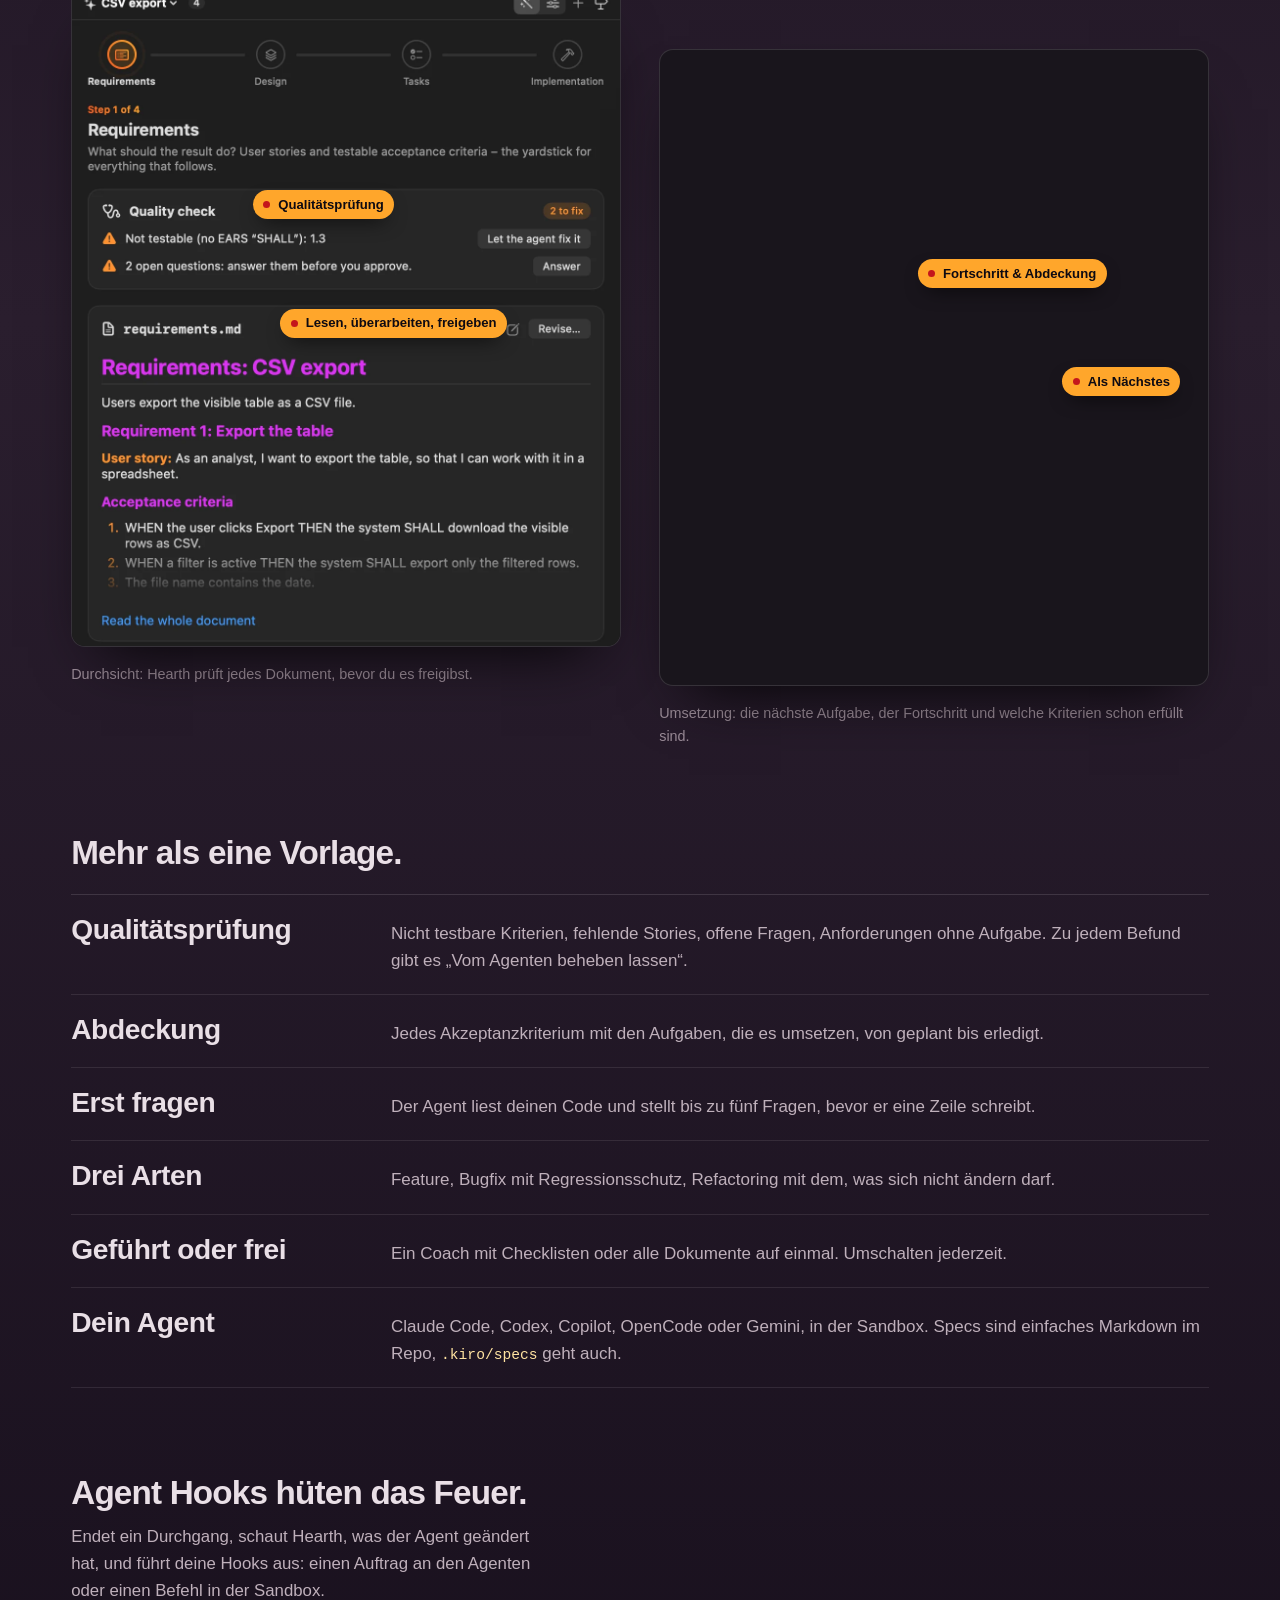
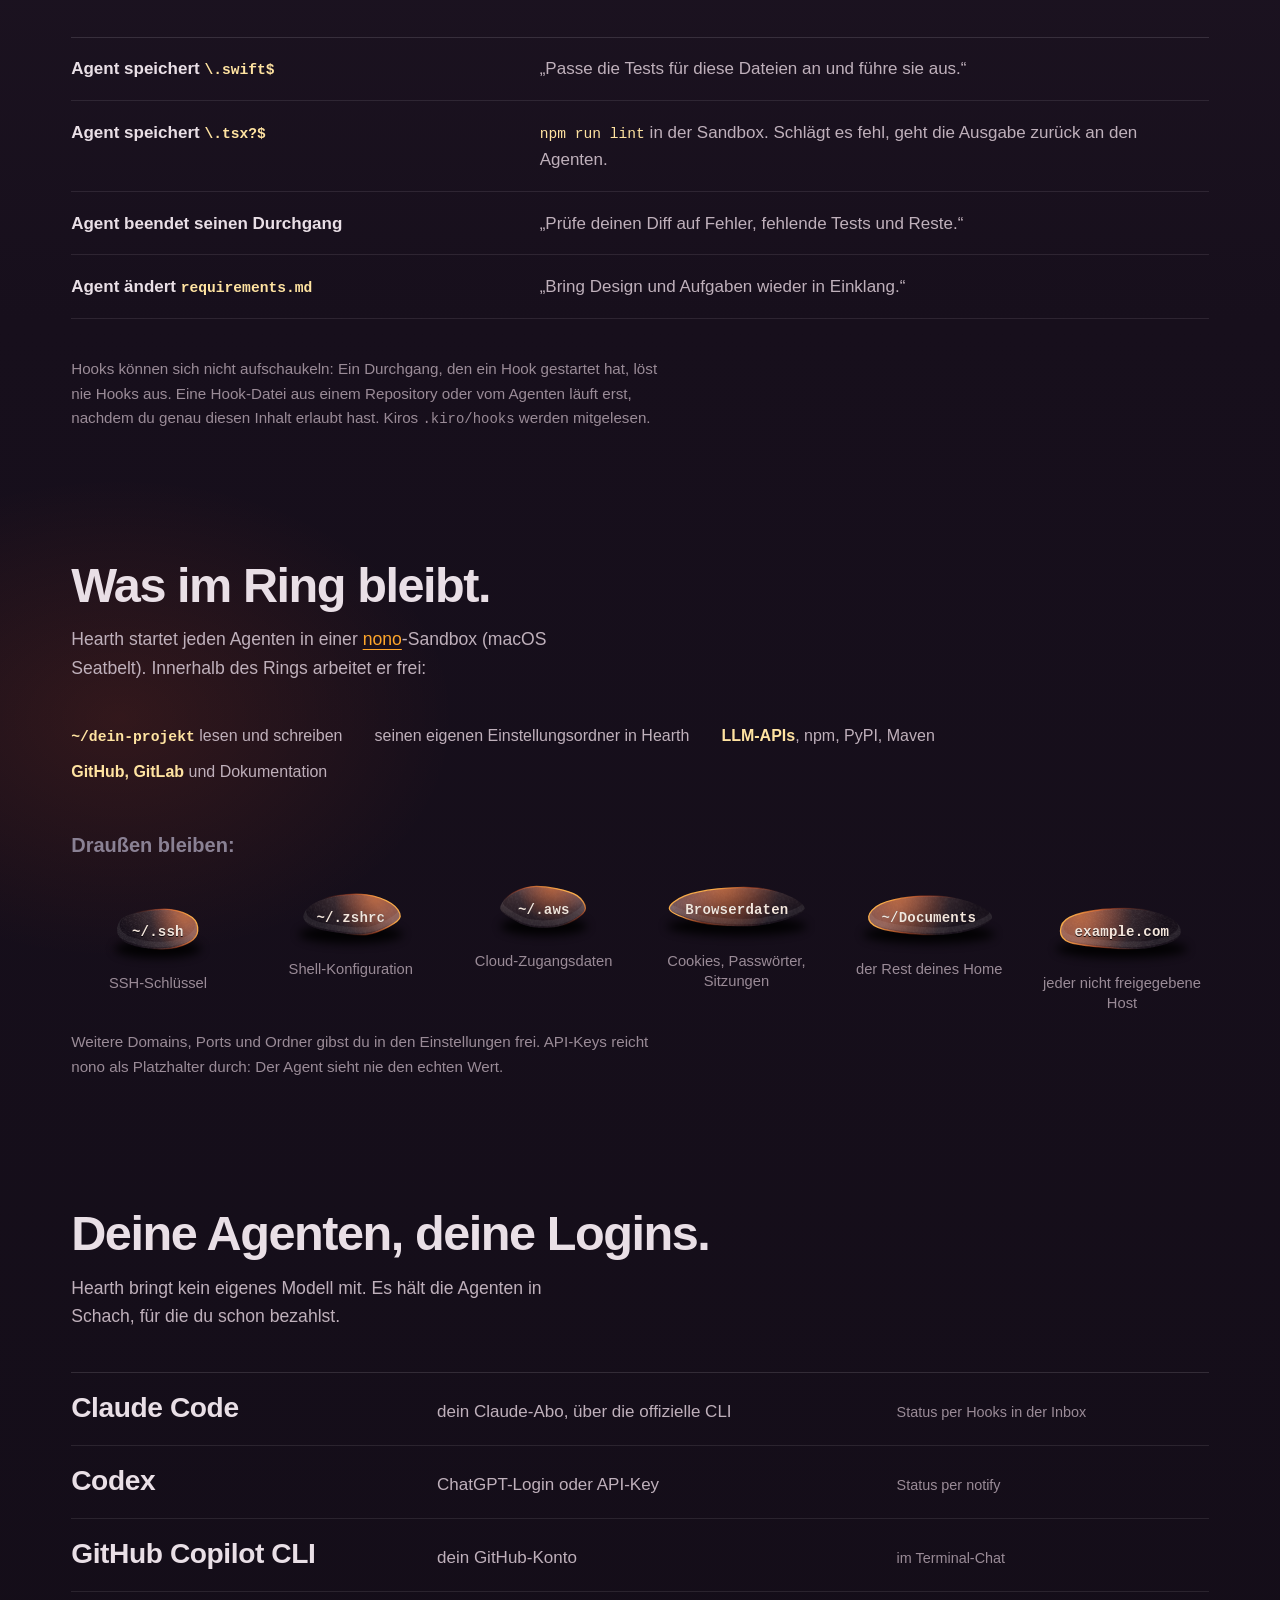
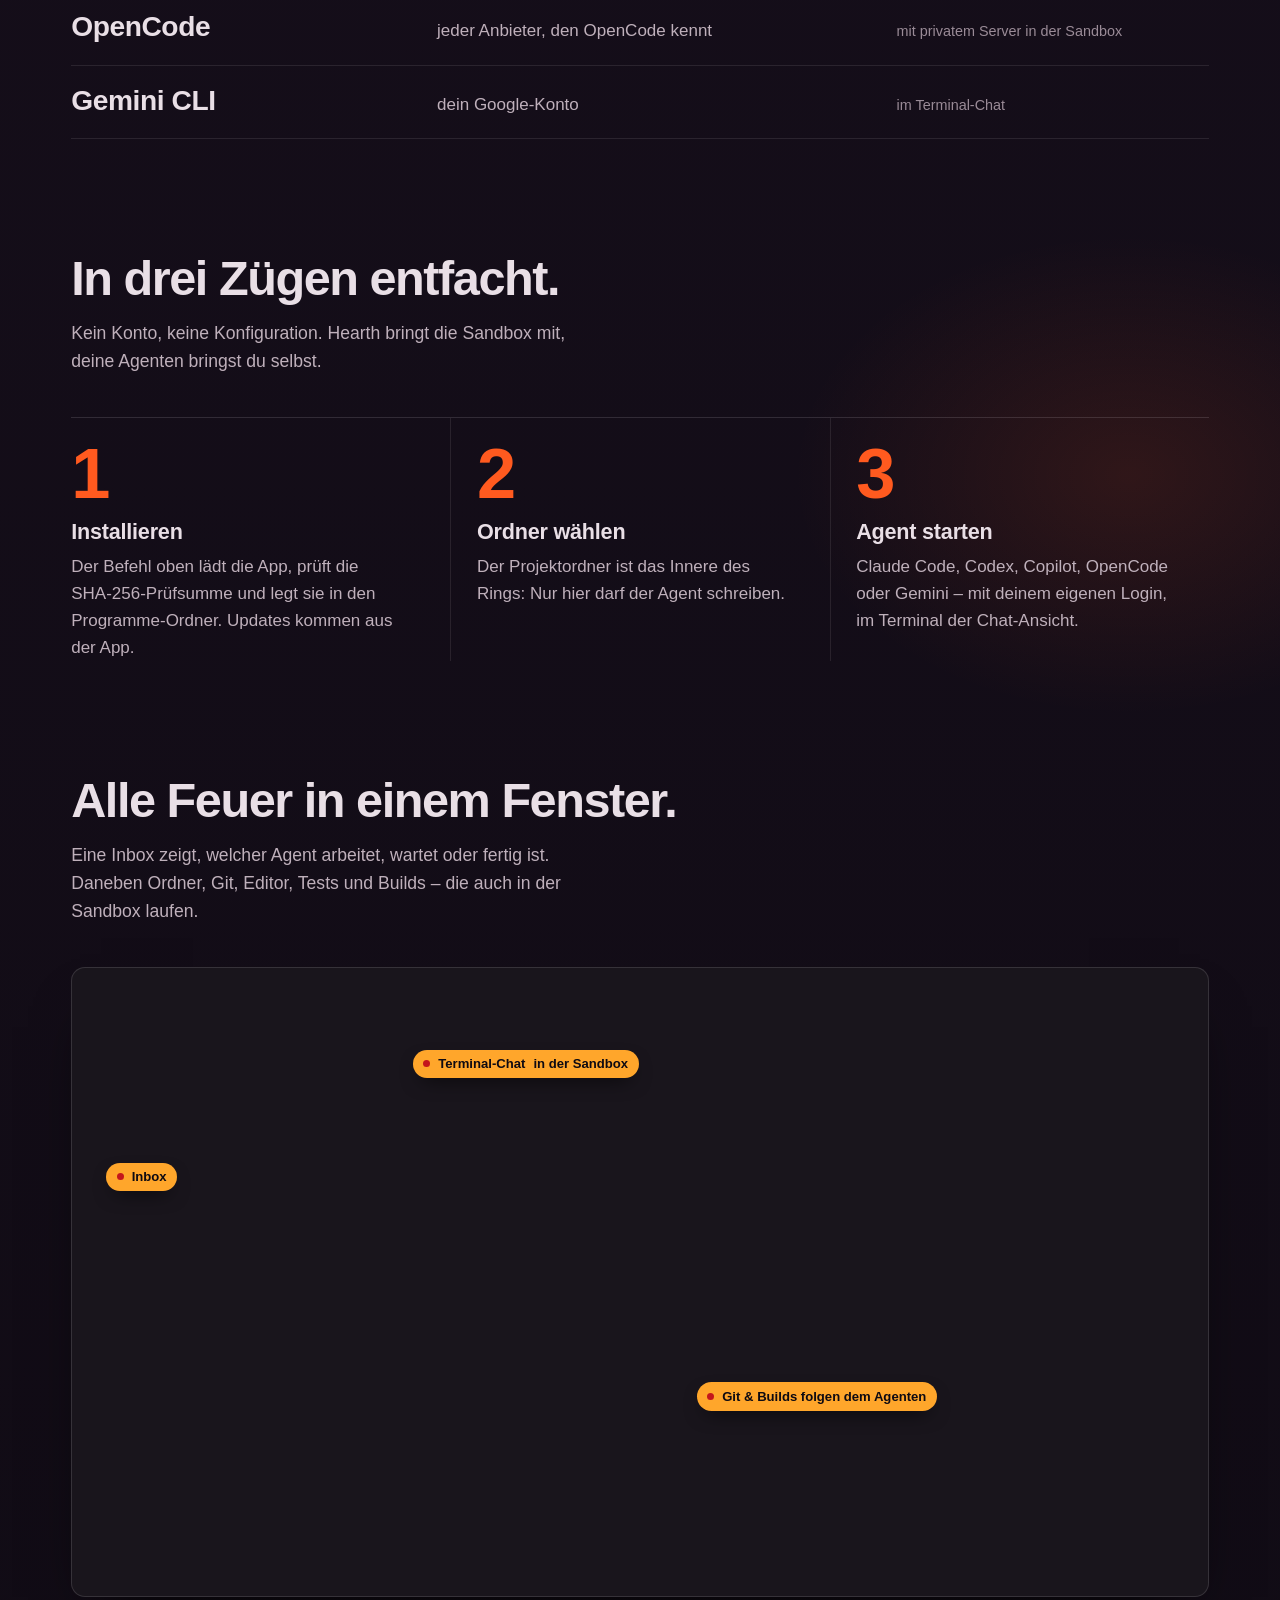
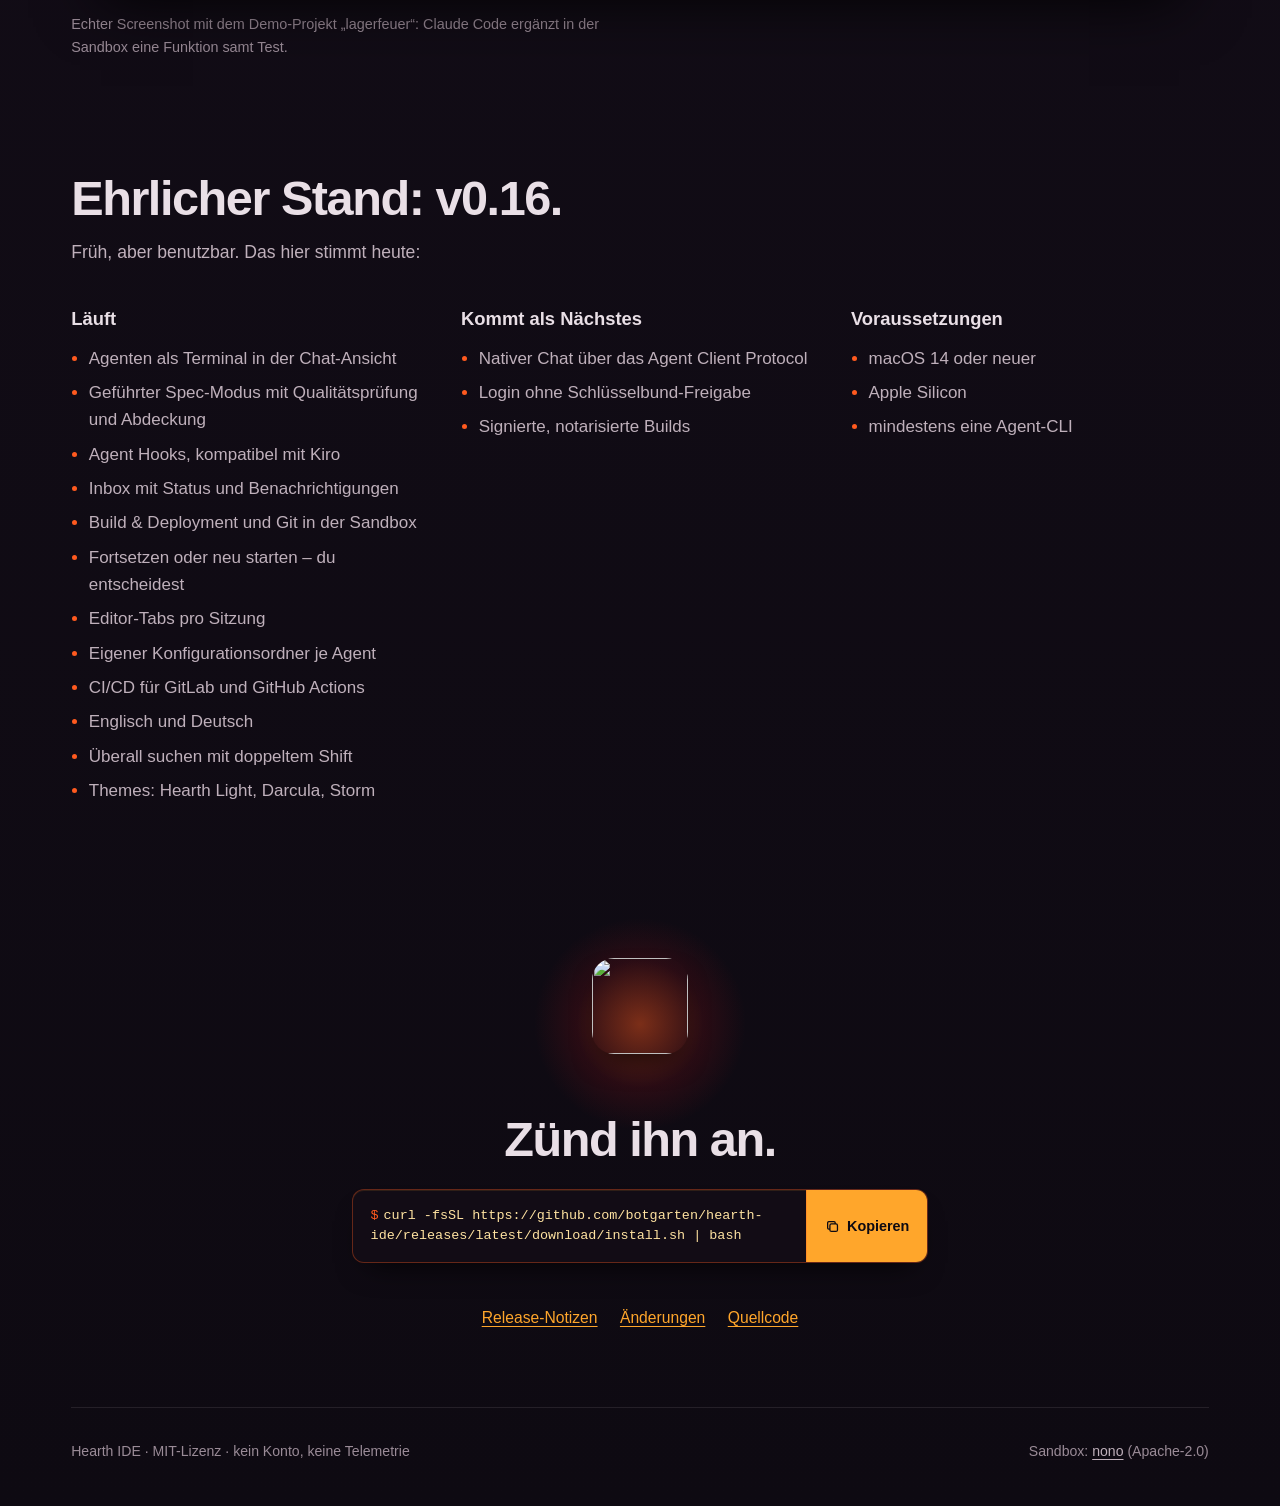
==== commit dbe946c1: "Landingpage: version CSS/JS links with the commit on deploy GitHub Pages lets browsers cache files f" ====
--- a/site/de/index.html
+++ b/site/de/index.html
@@ -17,8 +17,8 @@
 <link rel="icon" type="image/png" href="../assets/favicon.png">
 <link rel="apple-touch-icon" href="../assets/apple-touch-icon.png">
 <link rel="preload" href="../assets/fonts/bricolage-grotesque-latin.woff2" as="font" type="font/woff2" crossorigin>
-<link rel="stylesheet" href="../assets/fonts.css">
-<link rel="stylesheet" href="../assets/site.css">
+<link rel="stylesheet" href="../assets/fonts.css?v=dev">
+<link rel="stylesheet" href="../assets/site.css?v=dev">
 </head>
 <body>
 <div class="wrap">
@@ -262,6 +262,6 @@
   </footer>
 </div>
 
-<script src="../assets/site.js"></script>
+<script src="../assets/site.js?v=dev"></script>
 </body>
 </html>
--- a/site/assets/site.css
+++ b/site/assets/site.css
@@ -265,3 +265,30 @@
   .spec-duo .pin { font-size: .72rem; padding: .3rem .5rem; }
   .pin.doc, .pin.prog { display: none; }
 }
+
+/* ---------- 3D hero (WebGL) ---------- */
+.ring.is-3d > svg.stones, .ring.is-3d > canvas[data-fire] { display: none; }
+.ring.is-3d .hero3d { position: absolute; inset: -6% -8% -4%; width: 116%; height: 110%; display: block; touch-action: pan-y; -webkit-mask-image: radial-gradient(closest-side at 50% 54%, #000 0, #000 52%, rgba(0,0,0,.6) 72%, rgba(0,0,0,.18) 88%, transparent 100%); mask-image: radial-gradient(closest-side at 50% 54%, #000 0, #000 52%, rgba(0,0,0,.6) 72%, rgba(0,0,0,.18) 88%, transparent 100%); }
+.ring.is-3d .agent-name, .ring.is-3d .inside-label { left: 0; top: 0; z-index: 4; }
+.ring.is-3d .agent-name { transform: none; }
+.hero3d-labels { position: absolute; inset: -6% -8% -4%; pointer-events: none; z-index: 3; }
+.stone-label { position: absolute; left: 0; top: 0; pointer-events: auto; display: flex; flex-direction: column; align-items: center; gap: .2rem; padding: .28rem .55rem; border-radius: 9px; border: 1px solid rgba(255, 166, 43, .22); background: rgba(18, 12, 21, .62); backdrop-filter: blur(6px); -webkit-backdrop-filter: blur(6px); color: var(--ash); font: 600 .78rem/1.15 var(--mono); font-variant-ligatures: none; cursor: pointer; white-space: nowrap; box-shadow: 0 8px 18px -10px rgba(0, 0, 0, .9); transition: border-color .25s var(--ease), background .25s var(--ease), padding .25s var(--ease); }
+.stone-label b { font-weight: 600; color: #f4e6dc; }
+.stone-label .rule, .stone-label .line { display: none; }
+.stone-label .rule { font: 600 .68rem/1.3 var(--mono); color: var(--flame); }
+.stone-label .line { font: 400 .78rem/1.35 var(--body); color: var(--ash-2); white-space: normal; width: 15rem; text-align: center; }
+.stone-label.open { border-color: rgba(255, 166, 43, .75); background: rgba(29, 20, 32, .92); padding: .5rem .75rem; }
+.stone-label.open .rule, .stone-label.open .line { display: block; }
+.stone-label:focus-visible { outline: 2px solid var(--flame); outline-offset: 3px; }
+.stone-label .blocked { position: absolute; top: -.75rem; right: -.5rem; font: 700 .62rem/1 var(--body); text-transform: lowercase; color: var(--night); background: var(--ember); padding: .22rem .4rem; border-radius: 999px; opacity: 0; transform: scale(.6); pointer-events: none; }
+.stone-label.hit { border-color: var(--ember); box-shadow: 0 0 0 4px rgba(255, 90, 31, .18), 0 0 24px rgba(255, 90, 31, .55); }
+.stone-label.hit .blocked { animation: blocked 1.6s var(--ease) forwards; }
+@keyframes blocked { 0% { opacity: 0; transform: scale(.6); } 12% { opacity: 1; transform: scale(1.12); } 25% { transform: scale(1); } 80% { opacity: 1; } 100% { opacity: 0; } }
+.hero3d-hint { position: absolute; left: 50%; bottom: -1.2rem; transform: translateX(-50%); z-index: 4; font-size: .82rem; color: var(--ash-3); white-space: nowrap; padding: .35rem .75rem; border-radius: 999px; border: 1px solid rgba(233, 223, 230, .14); background: rgba(14, 10, 18, .55); pointer-events: none; transition: opacity .6s var(--ease); }
+.hero3d-hint.gone { opacity: 0; }
+.ring.is-3d .rule-tip { display: none; }
+@media (max-width: 560px) {
+  .stone-label { font-size: .66rem; padding: .2rem .4rem; }
+  .ring.is-3d .inside-label { display: none; }
+  .hero3d-hint { font-size: .74rem; }
+}
